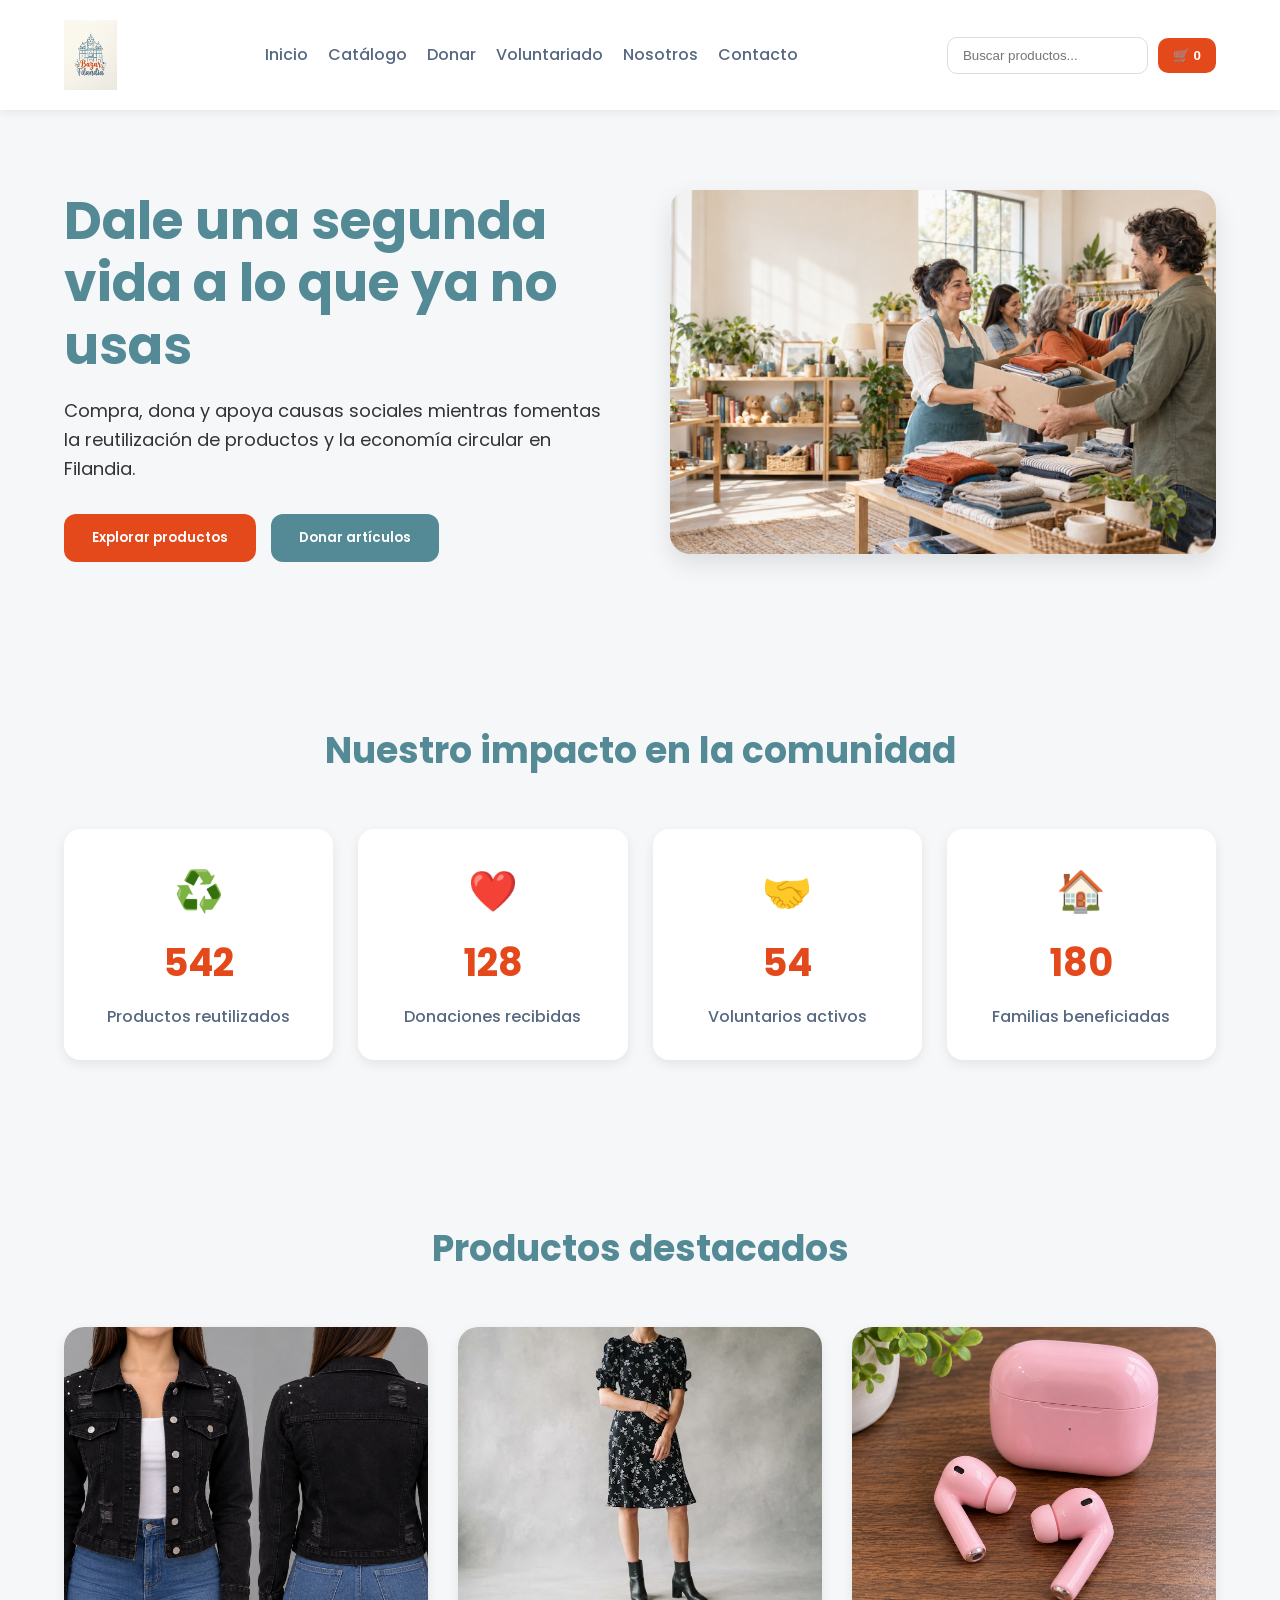
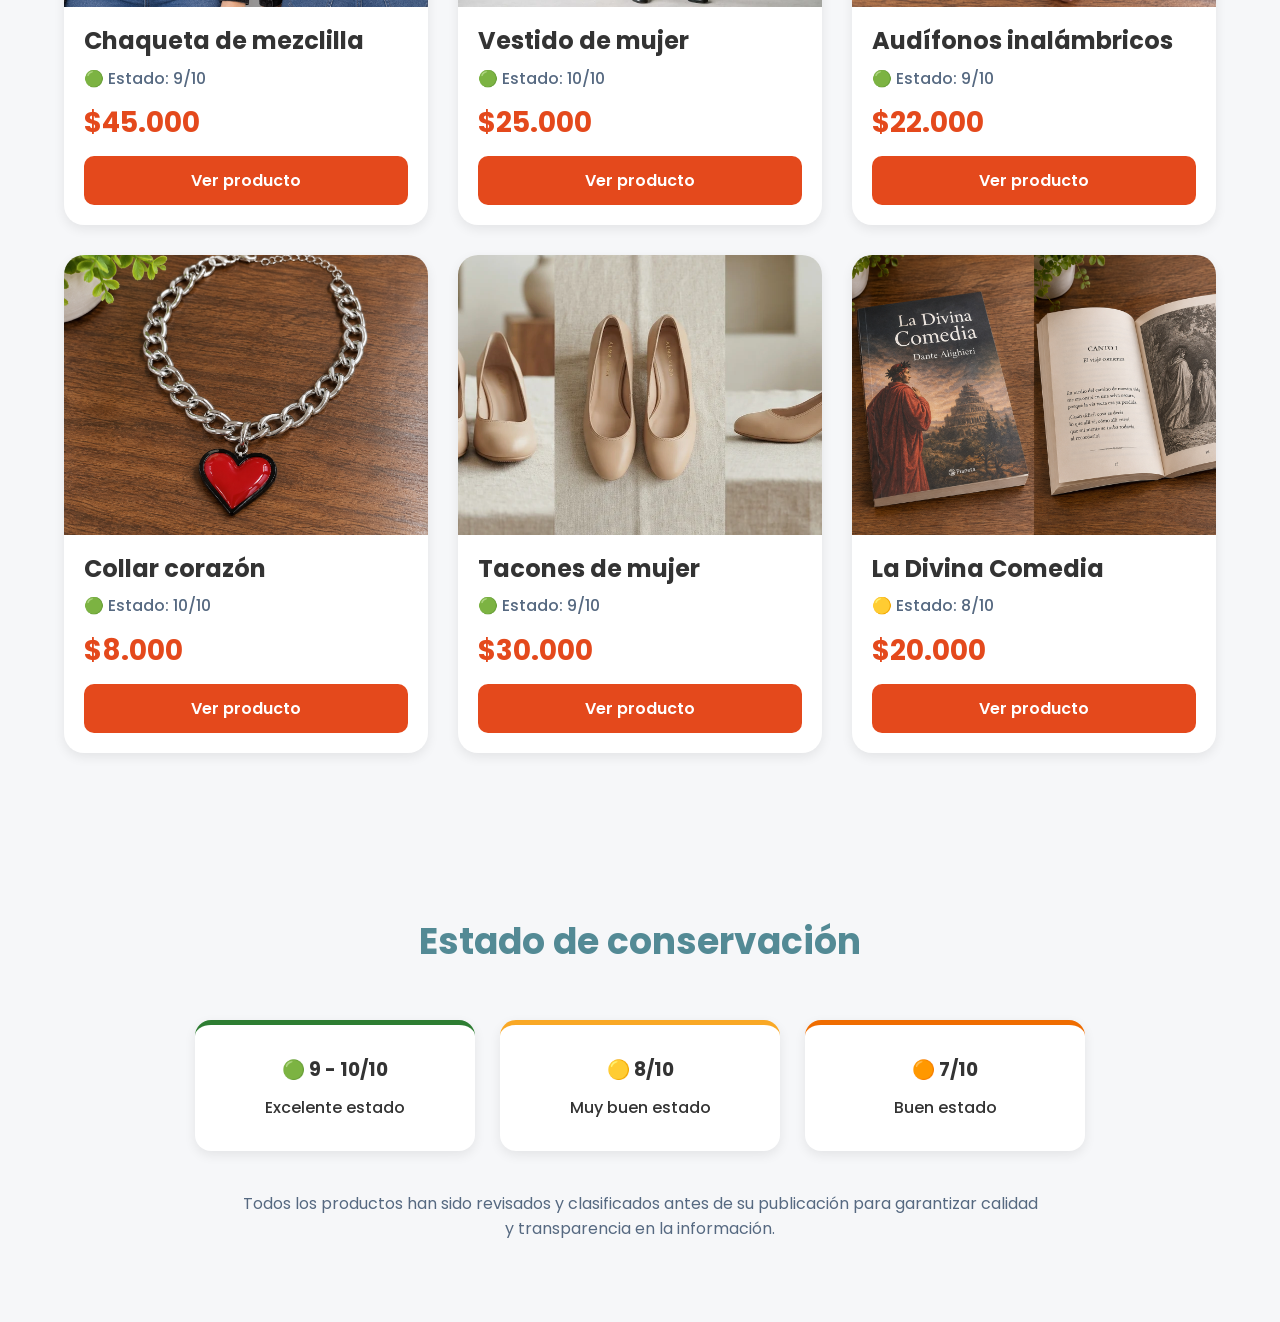
==== index.html @ a0941500 "Se agrega seccion estado de conservacion" ====
<!DOCTYPE html>
<html lang="es">

<head>
    <meta charset="UTF-8">
    <meta name="viewport" content="width=device-width, initial-scale=1.0">
    <title>Bazar Filandia</title>

    <link rel="stylesheet" href="css/styles.css">

    <link rel="preconnect" href="https://fonts.googleapis.com">
    <link rel="preconnect" href="https://fonts.gstatic.com" crossorigin>

    <link href="https://fonts.googleapis.com/css2?family=Poppins:wght@300;400;500;600;700&display=swap" rel="stylesheet">
</head>

<body>

    <header>

        <div class="container navbar">

           <div class="logo">
                <img src="img/logo/logo-transparente.png" alt="Bazar Filandia">
            </div>

            <nav>
                <ul>
                    <li><a href="#">Inicio</a></li>
                    <li><a href="#">Catálogo</a></li>
                    <li><a href="#">Donar</a></li>
                    <li><a href="#">Voluntariado</a></li>
                    <li><a href="#">Nosotros</a></li>
                    <li><a href="#">Contacto</a></li>
                </ul>
            </nav>

            <div class="actions">
                <input type="text" placeholder="Buscar productos...">
                <button class="cart-btn">🛒 0</button>
            </div>

        </div>

    </header>

    <section class="hero">

    <div class="container hero-content">

        <div class="hero-text">

            <h1>Dale una segunda vida a lo que ya no usas</h1>

            <p>
                Compra, dona y apoya causas sociales mientras fomentas
                la reutilización de productos y la economía circular en Filandia.
            </p>

            <div class="hero-buttons">

                <button class="btn-primary">
                    Explorar productos
                </button>

                <button class="btn-secondary">
                    Donar artículos
                </button>

            </div>

        </div>

        <div class="hero-image">

           <img src="img/hero.png"
                alt="Hero principal">

        </div>

    </div>

</section>

</section>

<section class="impact">

    <div class="container">

        <h2>Nuestro impacto en la comunidad</h2>

        <div class="impact-grid">

            <div class="impact-card">
                <span>♻️</span>
                <h3>542</h3>
                <p>Productos reutilizados</p>
            </div>

            <div class="impact-card">
                <span>❤️</span>
                <h3>128</h3>
                <p>Donaciones recibidas</p>
            </div>

            <div class="impact-card">
                <span>🤝</span>
                <h3>54</h3>
                <p>Voluntarios activos</p>
            </div>

            <div class="impact-card">
                <span>🏠</span>
                <h3>180</h3>
                <p>Familias beneficiadas</p>
            </div>

        </div>

    </div>

</section>

<section class="featured-products">

    <div class="container">

        <h2>Productos destacados</h2>

        <div class="products-grid">

            <div class="product-card">
                <img src="img/productos/chaqueta-negra-mujer.png" alt="Chaqueta de mezclilla">
                <h3>Chaqueta de mezclilla</h3>
                <p class="status">🟢 Estado: 9/10</p>
                <p class="price">$45.000</p>
                <button>Ver producto</button>
            </div>

            <div class="product-card">
                <img src="img/productos/vestido.webp" alt="Vestido de mujer">
                <h3>Vestido de mujer</h3>
                <p class="status">🟢 Estado: 10/10</p>
                <p class="price">$25.000</p>
                <button>Ver producto</button>
            </div>

            <div class="product-card">
                <img src="img/productos/audifonos-inalambricos.png" alt="Audífonos inalámbricos">
                <h3>Audífonos inalámbricos</h3>
                <p class="status">🟢 Estado: 9/10</p>
                <p class="price">$22.000</p>
                <button>Ver producto</button>
            </div>

            <div class="product-card">
                <img src="img/productos/accesorio.png" alt="Collar corazón">
                <h3>Collar corazón</h3>
                <p class="status">🟢 Estado: 10/10</p>
                <p class="price">$8.000</p>
                <button>Ver producto</button>
            </div>

            <div class="product-card">
                <img src="img/productos/zapatos-mujer.webp" alt="Tacones de mujer">
                <h3>Tacones de mujer</h3>
                <p class="status">🟢 Estado: 9/10</p>
                <p class="price">$30.000</p>
                <button>Ver producto</button>
            </div>

            <div class="product-card">
                <img src="img/productos/libro.png" alt="La Divina Comedia">
                <h3>La Divina Comedia</h3>
                <p class="status">🟡 Estado: 8/10</p>
                <p class="price">$20.000</p>
                <button>Ver producto</button>
            </div>

        </div>

    </div>

</section>  

<section class="condition-guide">

    <div class="container">

        <h2>Estado de conservación</h2>

        <div class="condition-cards">

            <div class="condition-card green">
                <h3>🟢 9 - 10/10</h3>
                <p>Excelente estado</p>
            </div>

            <div class="condition-card yellow">
                <h3>🟡 8/10</h3>
                <p>Muy buen estado</p>
            </div>

            <div class="condition-card orange">
                <h3>🟠 7/10</h3>
                <p>Buen estado</p>
            </div>

        </div>

        <p class="condition-note">
            Todos los productos han sido revisados y clasificados antes de su publicación para garantizar calidad y transparencia en la información.
        </p>

    </div>

</section>

</body>


</body>

</html>
---- css/styles.css ----
/* RESET */

*{
    margin: 0;
    padding: 0;
    box-sizing: border-box;
}

/* VARIABLES */

:root{
    --primary: #538A95;
    --accent: #E4491C;
    --secondary: #566981;
    --background: #F6F7F9;
    --white: #FFFFFF;
    --dark: #333333;
}

/* ESTILOS GENERALES */

body{
    font-family: 'Poppins', sans-serif;
    background-color: var(--background);
    color: var(--dark);
    line-height: 1.6;
}

/* CONTENEDOR GENERAL */

.container{
    width: 90%;
    max-width: 1200px;
    margin: 0 auto;
}

/* HEADER */

header{
    background: var(--white);
    box-shadow: 0 2px 10px rgba(0,0,0,0.08);
    position: sticky;
    top: 0;
    z-index: 1000;
}

.navbar{
    display: flex;
    justify-content: space-between;
    align-items: center;
    padding: 20px 0;
}

.logo img{
    height: 70px;
    width: auto;
    display: block;
}

nav ul{
    display: flex;
    list-style: none;
    gap: 20px;
}

nav a{
    text-decoration: none;
    color: var(--secondary);
    font-weight: 500;
    transition: 0.3s;
}

nav a:hover{
    color: var(--accent);
}

.actions{
    display: flex;
    align-items: center;
    gap: 10px;
}

.actions input{
    padding: 10px 15px;
    border: 1px solid #ddd;
    border-radius: 10px;
    outline: none;
}

.cart-btn{
    background: var(--accent);
    color: white;
    border: none;
    padding: 10px 15px;
    border-radius: 10px;
    cursor: pointer;
    font-weight: 600;
    transition: 0.3s;
}

.cart-btn:hover{
    opacity: 0.9;
}

/* HERO */

.hero{
    padding: 80px 0;
}

.hero-content{
    display: flex;
    align-items: center;
    justify-content: space-between;
    gap: 60px;
}

.hero-text{
    flex: 1;
}

.hero-text h1{
    font-size: 52px;
    color: var(--primary);
    margin-bottom: 20px;
    line-height: 1.2;
}

.hero-text p{
    font-size: 18px;
    margin-bottom: 30px;
    max-width: 550px;
}

.hero-buttons{
    display: flex;
    gap: 15px;
}

.btn-primary{
    background: var(--accent);
    color: white;
    border: none;
    padding: 14px 28px;
    border-radius: 12px;
    font-family: inherit;
    font-weight: 600;
    cursor: pointer;
    transition: 0.3s;
}

.btn-primary:hover{
    transform: translateY(-2px);
}

.btn-secondary{
    background: var(--primary);
    color: white;
    border: none;
    padding: 14px 28px;
    border-radius: 12px;
    font-family: inherit;
    font-weight: 600;
    cursor: pointer;
    transition: 0.3s;
}

.btn-secondary:hover{
    transform: translateY(-2px);
}

.hero-image{
    flex: 1;
}

.hero-image img{
    width: 100%;
    border-radius: 20px;
    box-shadow: 0 10px 25px rgba(0,0,0,.10);
}

/* IMPACTO */

.impact{
    padding: 80px 0;
}

.impact h2{
    text-align: center;
    margin-bottom: 50px;
    color: var(--primary);
    font-size: 36px;
}

.impact-grid{
    display: grid;
    grid-template-columns: repeat(4, 1fr);
    gap: 25px;
}

.impact-card{
    background: var(--white);
    padding: 30px;
    border-radius: 16px;
    text-align: center;
    box-shadow: 0 4px 12px rgba(0,0,0,.08);
    transition: .3s;
}

.impact-card:hover{
    transform: translateY(-5px);
}

.impact-card span{
    font-size: 40px;
}

.impact-card h3{
    font-size: 38px;
    margin: 10px 0;
    color: var(--accent);
}

.impact-card p{
    color: var(--secondary);
    font-weight: 500;
}

/* PRODUCTOS DESTACADOS */

.featured-products{
    padding: 80px 0;
}

.featured-products h2{
    text-align: center;
    color: var(--primary);
    font-size: 36px;
    margin-bottom: 50px;
}

.products-grid{
    display: grid;
    grid-template-columns: repeat(3, 1fr);
    gap: 30px;
}

.product-card{
    background: var(--white);
    border-radius: 20px;
    overflow: hidden;
    box-shadow: 0 4px 12px rgba(0,0,0,.08);
    transition: all .3s ease;
}

.product-card:hover{
    transform: translateY(-5px);
}

.product-card img{
    width: 100%;
    height: 280px;
    object-fit: cover;
    display: block;
}

.product-card h3{
    padding: 15px 20px 5px;
    color: var(--dark);
    font-size: 24px;
}

.status{
    padding: 0 20px;
    color: var(--secondary);
    font-weight: 500;
}

.price{
    padding: 10px 20px;
    color: var(--accent);
    font-size: 28px;
    font-weight: 700;
}

.product-card button{
    width: calc(100% - 40px);
    margin: 0 20px 20px;
    padding: 12px;
    border: none;
    border-radius: 10px;
    background: var(--accent);
    color: white;
    font-family: inherit;
    font-size: 16px;
    font-weight: 600;
    cursor: pointer;
    transition: .3s;
}

.product-card button:hover{
    opacity: .9;
}

/* ESTADO DE CONSERVACIÓN */

.condition-guide{
    padding: 80px 0;
}

.condition-guide h2{
    text-align: center;
    color: var(--primary);
    font-size: 36px;
    margin-bottom: 50px;
}

.condition-cards{
    display: flex;
    justify-content: center;
    gap: 25px;
    flex-wrap: wrap;
}

.condition-card{
    background: white;
    padding: 30px;
    border-radius: 16px;
    width: 280px;
    text-align: center;
    box-shadow: 0 4px 12px rgba(0,0,0,.08);
}

.condition-card h3{
    margin-bottom: 10px;
}

.condition-card p{
    font-weight: 500;
}

.green{
    border-top: 5px solid #2E7D32;
}

.yellow{
    border-top: 5px solid #F9A825;
}

.orange{
    border-top: 5px solid #EF6C00;
}

.condition-note{
    max-width: 800px;
    margin: 40px auto 0;
    text-align: center;
    color: var(--secondary);
}
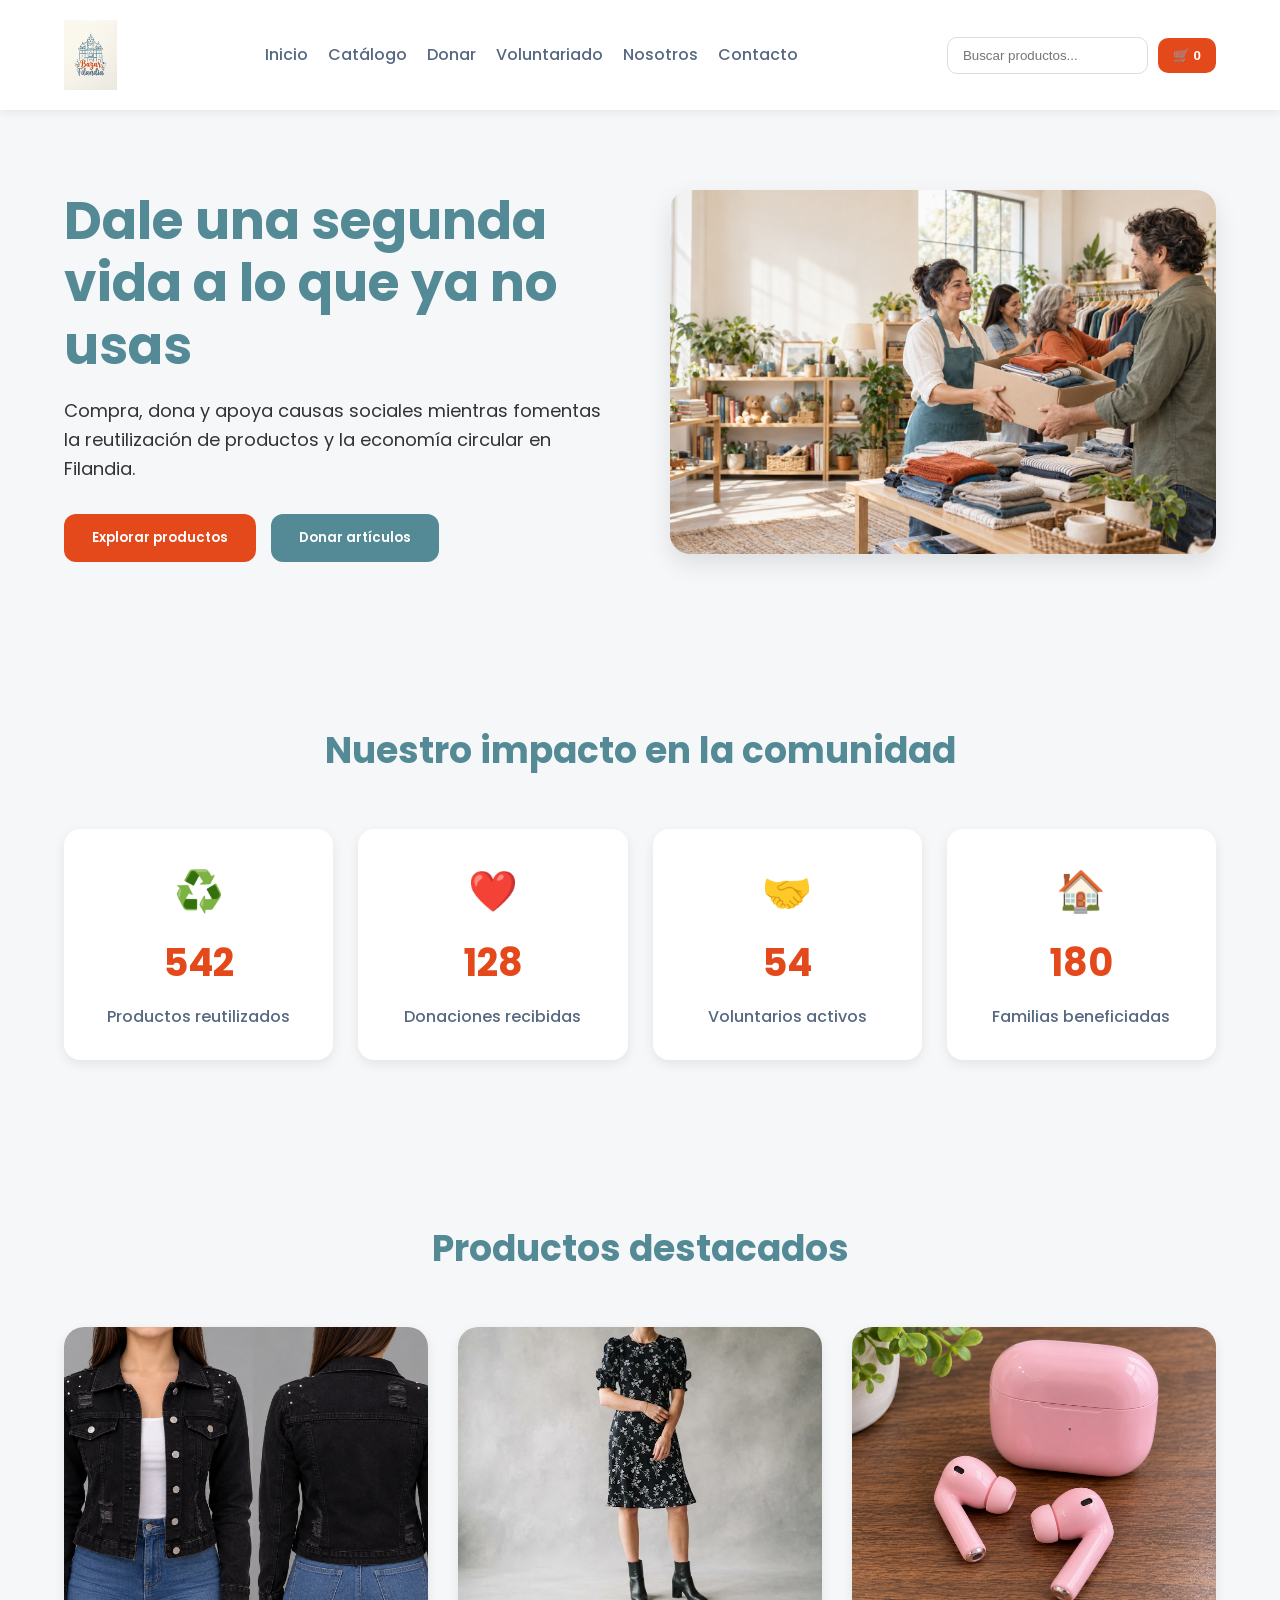
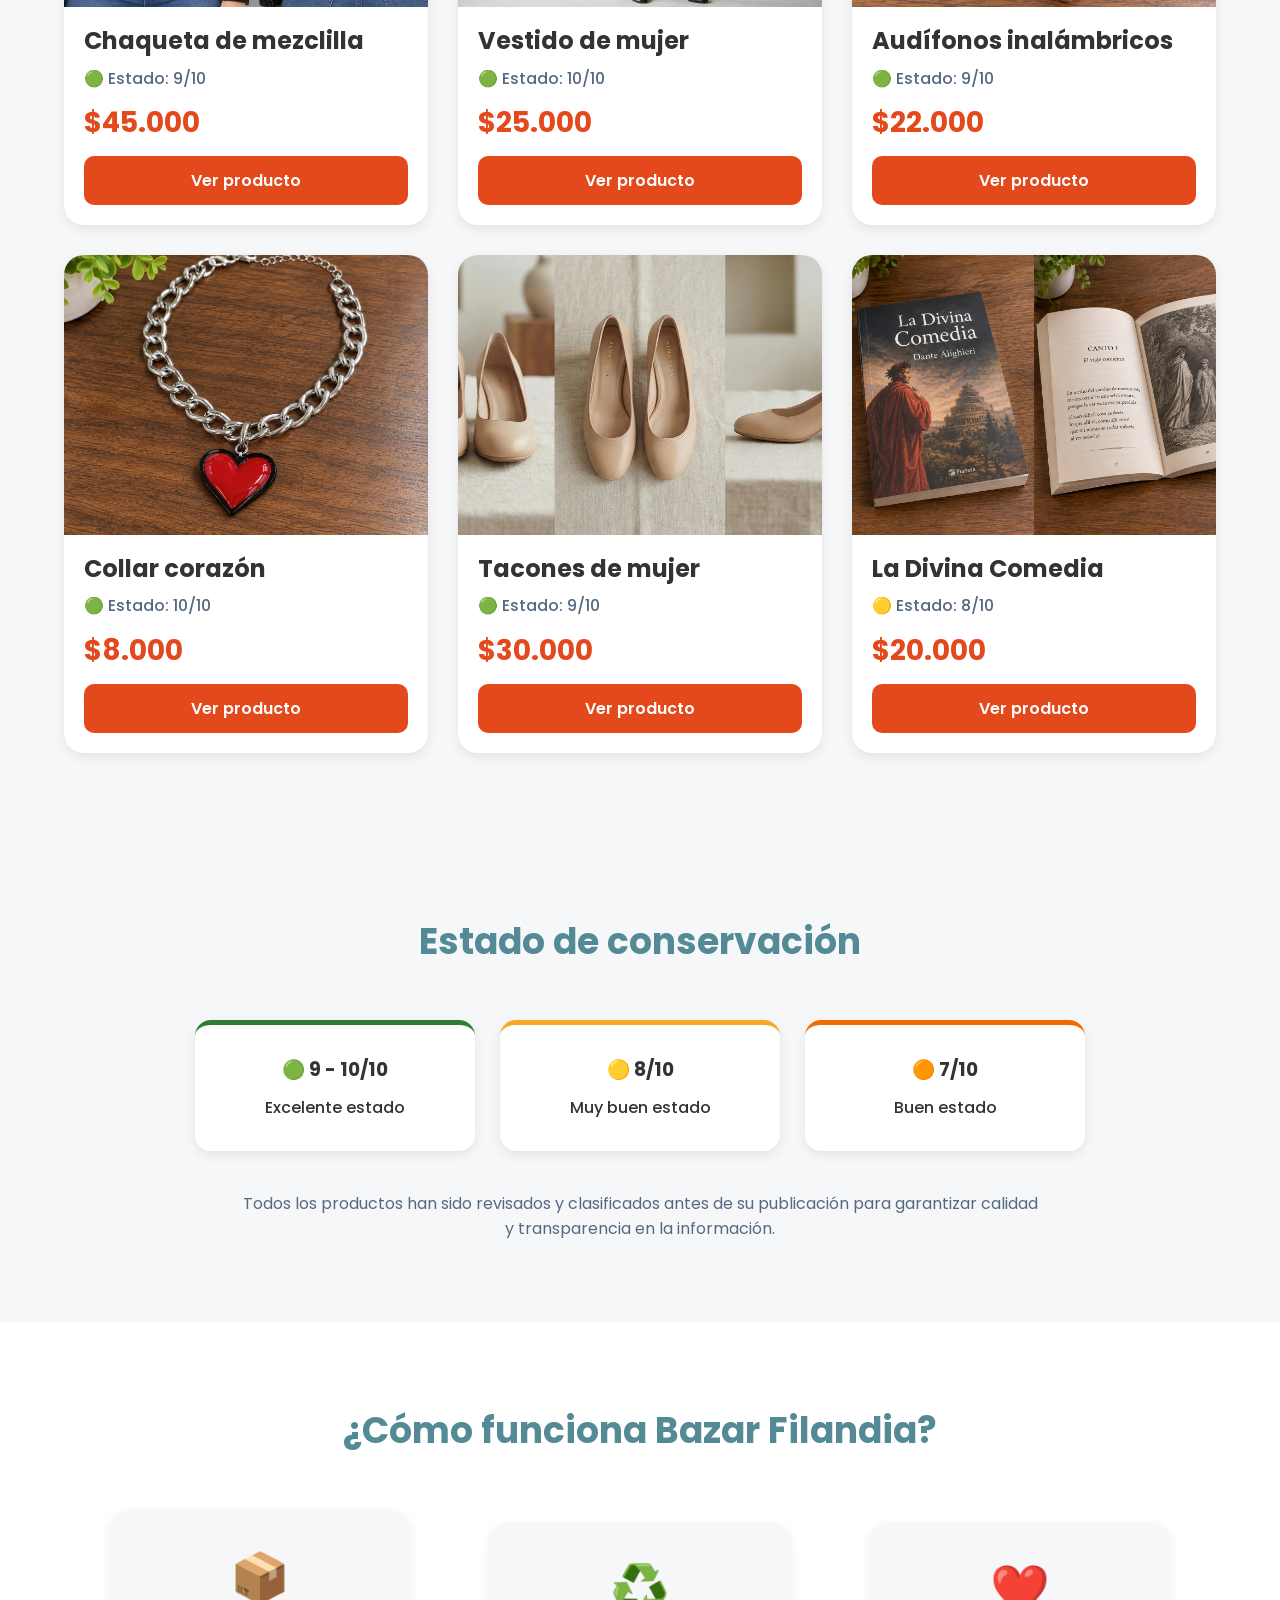
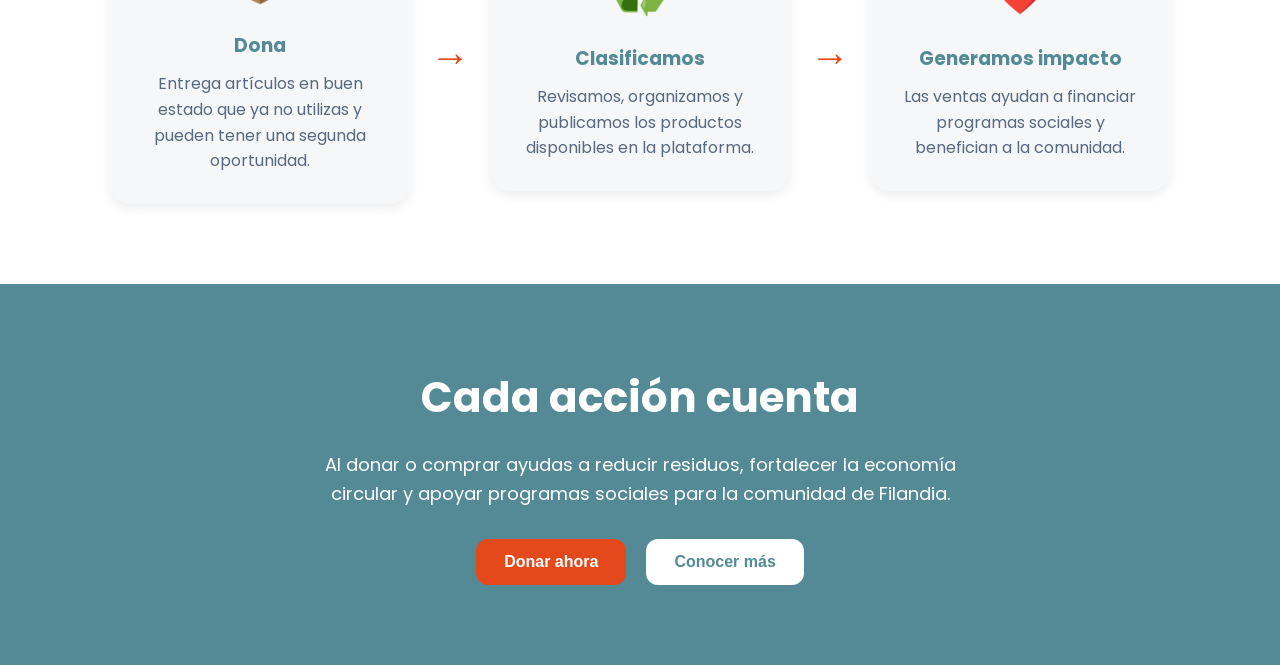
==== commit 5d9e72fc: "Se agrega flujo de funcionamiento y llamada a la accion" ====
--- a/index.html
+++ b/index.html
@@ -217,6 +217,76 @@
 
 </section>
 
+<section class="how-it-works">
+
+    <div class="container">
+
+        <h2>¿Cómo funciona Bazar Filandia?</h2>
+
+        <div class="steps">
+
+            <div class="step-card">
+                <div class="step-icon">📦</div>
+                <h3>Dona</h3>
+                <p>
+                    Entrega artículos en buen estado que ya no utilizas y pueden tener una segunda oportunidad.
+                </p>
+            </div>
+
+            <div class="step-arrow">→</div>
+
+            <div class="step-card">
+                <div class="step-icon">♻️</div>
+                <h3>Clasificamos</h3>
+                <p>
+                    Revisamos, organizamos y publicamos los productos disponibles en la plataforma.
+                </p>
+            </div>
+
+            <div class="step-arrow">→</div>
+
+            <div class="step-card">
+                <div class="step-icon">❤️</div>
+                <h3>Generamos impacto</h3>
+                <p>
+                    Las ventas ayudan a financiar programas sociales y benefician a la comunidad.
+                </p>
+            </div>
+
+        </div>
+
+    </div>
+
+</section>
+
+<section class="call-to-action">
+
+    <div class="container">
+
+        <h2>Cada acción cuenta</h2>
+
+        <p>
+            Al donar o comprar ayudas a reducir residuos,
+            fortalecer la economía circular y apoyar programas
+            sociales para la comunidad de Filandia.
+        </p>
+
+        <div class="cta-buttons">
+
+            <button class="btn-donate">
+                Donar ahora
+            </button>
+
+            <button class="btn-more">
+                Conocer más
+            </button>
+
+        </div>
+
+    </div>
+
+</section>
+
 </body>
 
 
--- a/css/styles.css
+++ b/css/styles.css
@@ -356,4 +356,109 @@
     margin: 40px auto 0;
     text-align: center;
     color: var(--secondary);
+}
+
+/* CÓMO FUNCIONA */
+
+.how-it-works{
+    padding: 80p* 0;
+    background: white;
+}
+
+/* CÓMO FUNCIONA */
+
+.how-it-works{
+    padding: 80px 0;
+    background: var(--white);
+}
+
+.how-it-works h2{
+    text-align: center;
+    color: var(--primary);
+    font-size: 36px;
+    margin-bottom: 50px;
+}
+
+.steps{
+    display: flex;
+    justify-content: center;
+    align-items: center;
+    gap: 20px;
+}
+
+.step-card{
+    background: var(--background);
+    border-radius: 20px;
+    padding: 30px;
+    text-align: center;
+    width: 300px;
+    box-shadow: 0 4px 12px rgba(0,0,0,.08);
+}
+
+.step-icon{
+    font-size: 48px;
+    margin-bottom: 15px;
+}
+
+.step-card h3{
+    color: var(--primary);
+    margin-bottom: 10px;
+}
+
+.step-card p{
+    color: var(--secondary);
+}
+
+.step-arrow{
+    font-size: 40px;
+    color: var(--accent);
+    font-weight: bold;
+}
+
+/* CADA ACCIÓN CUENTA */
+
+.call-to-action{
+    background: var(--primary);
+    padding: 80px 0;
+    text-align: center;
+    color: white;
+}
+
+.call-to-action h2{
+    font-size: 42px;
+    margin-bottom: 20px;
+}
+
+.call-to-action p{
+    max-width: 700px;
+    margin: 0 auto 30px;
+    font-size: 18px;
+}
+
+.cta-buttons{
+    display: flex;
+    justify-content: center;
+    gap: 20px;
+}
+
+.btn-donate{
+    background: var(--accent);
+    color: white;
+    border: none;
+    padding: 14px 28px;
+    border-radius: 12px;
+    cursor: pointer;
+    font-size: 16px;
+    font-weight: 600;
+}
+
+.btn-more{
+    background: white;
+    color: var(--primary);
+    border: none;
+    padding: 14px 28px;
+    border-radius: 12px;
+    cursor: pointer;
+    font-size: 16px;
+    font-weight: 600;
 }
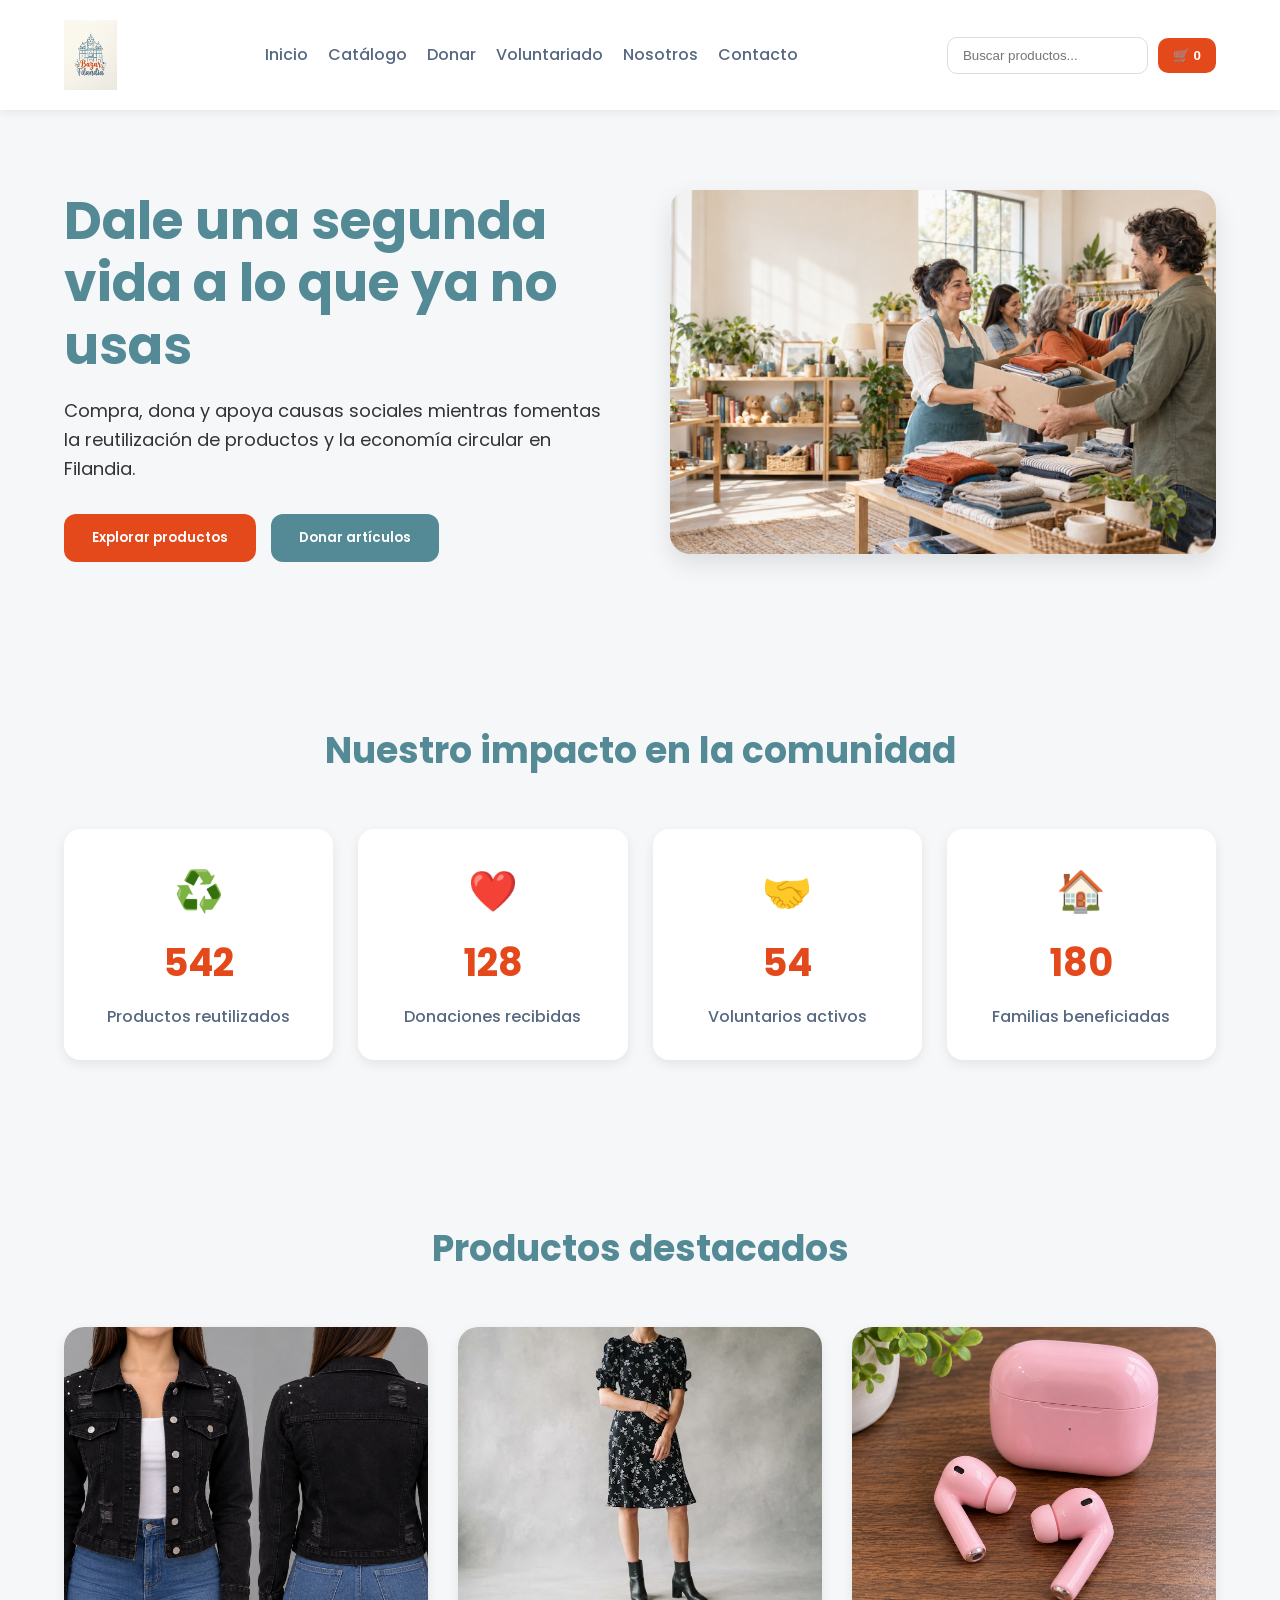
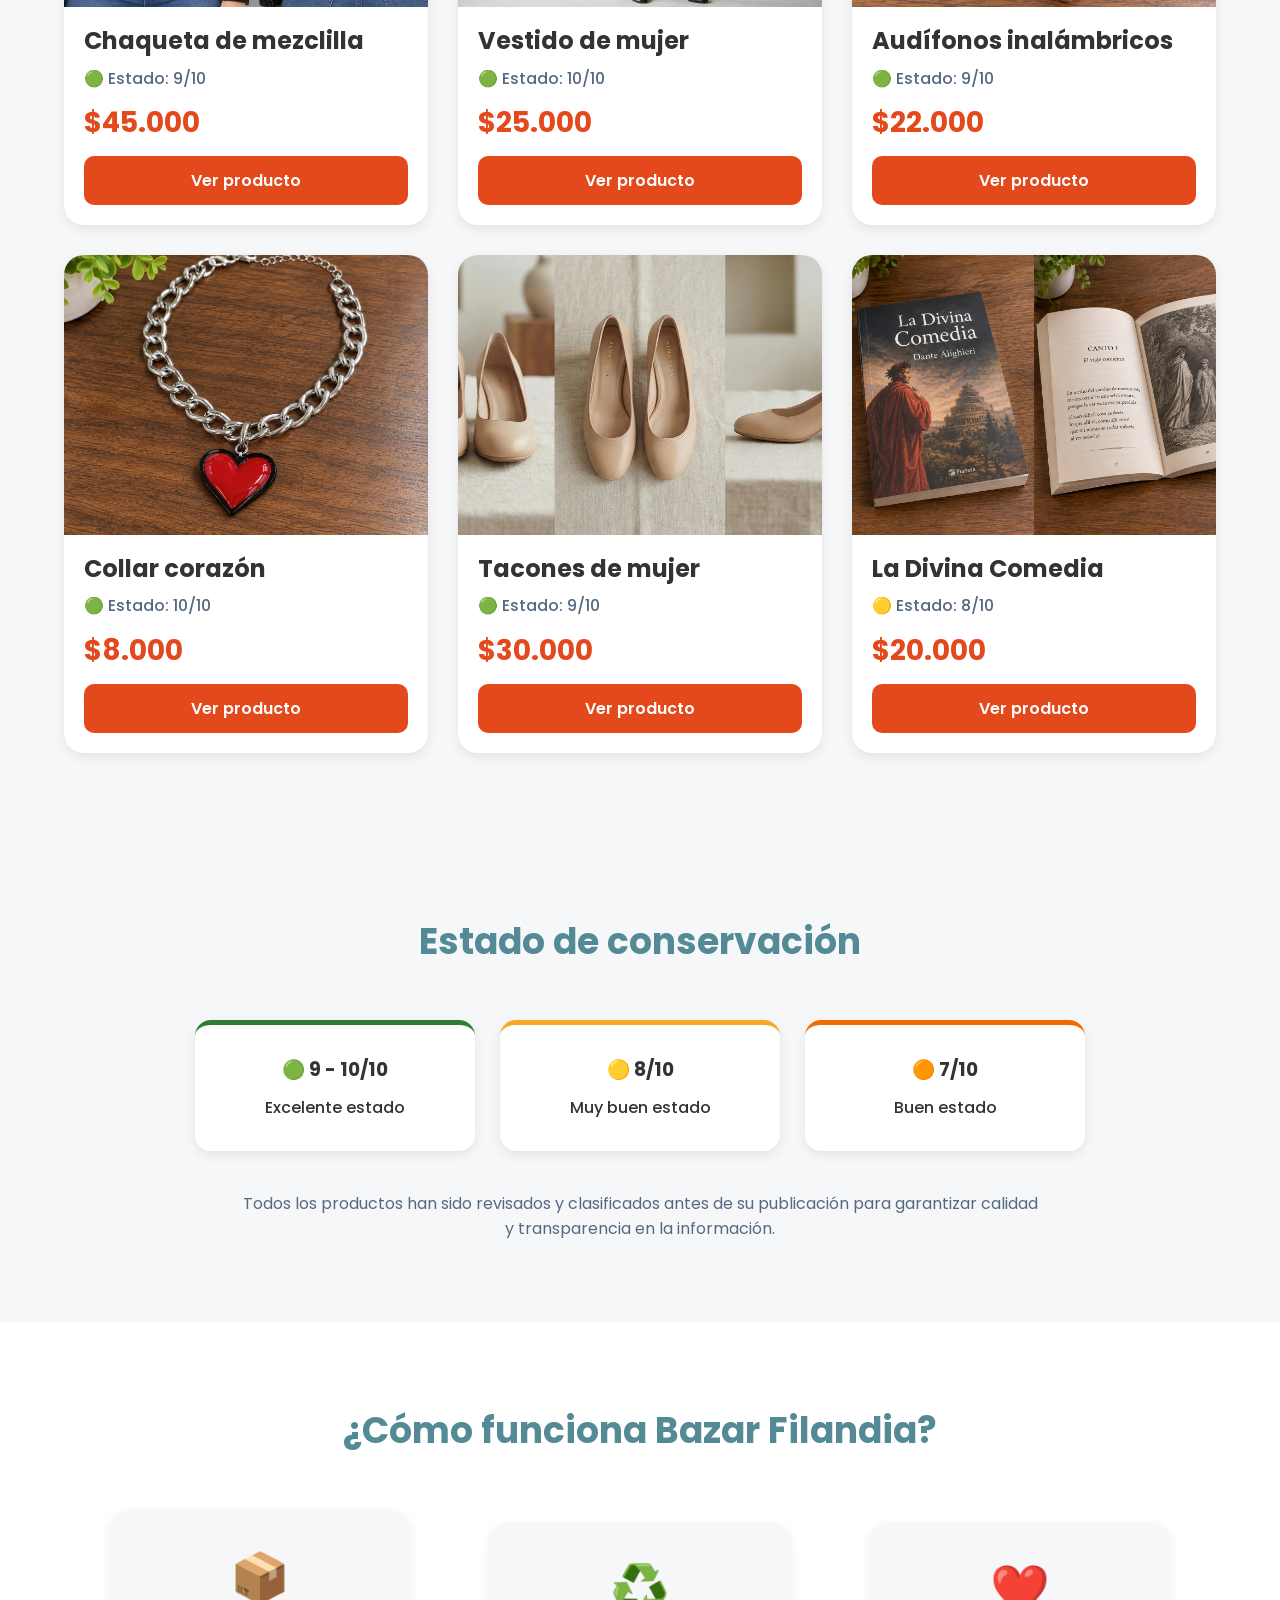
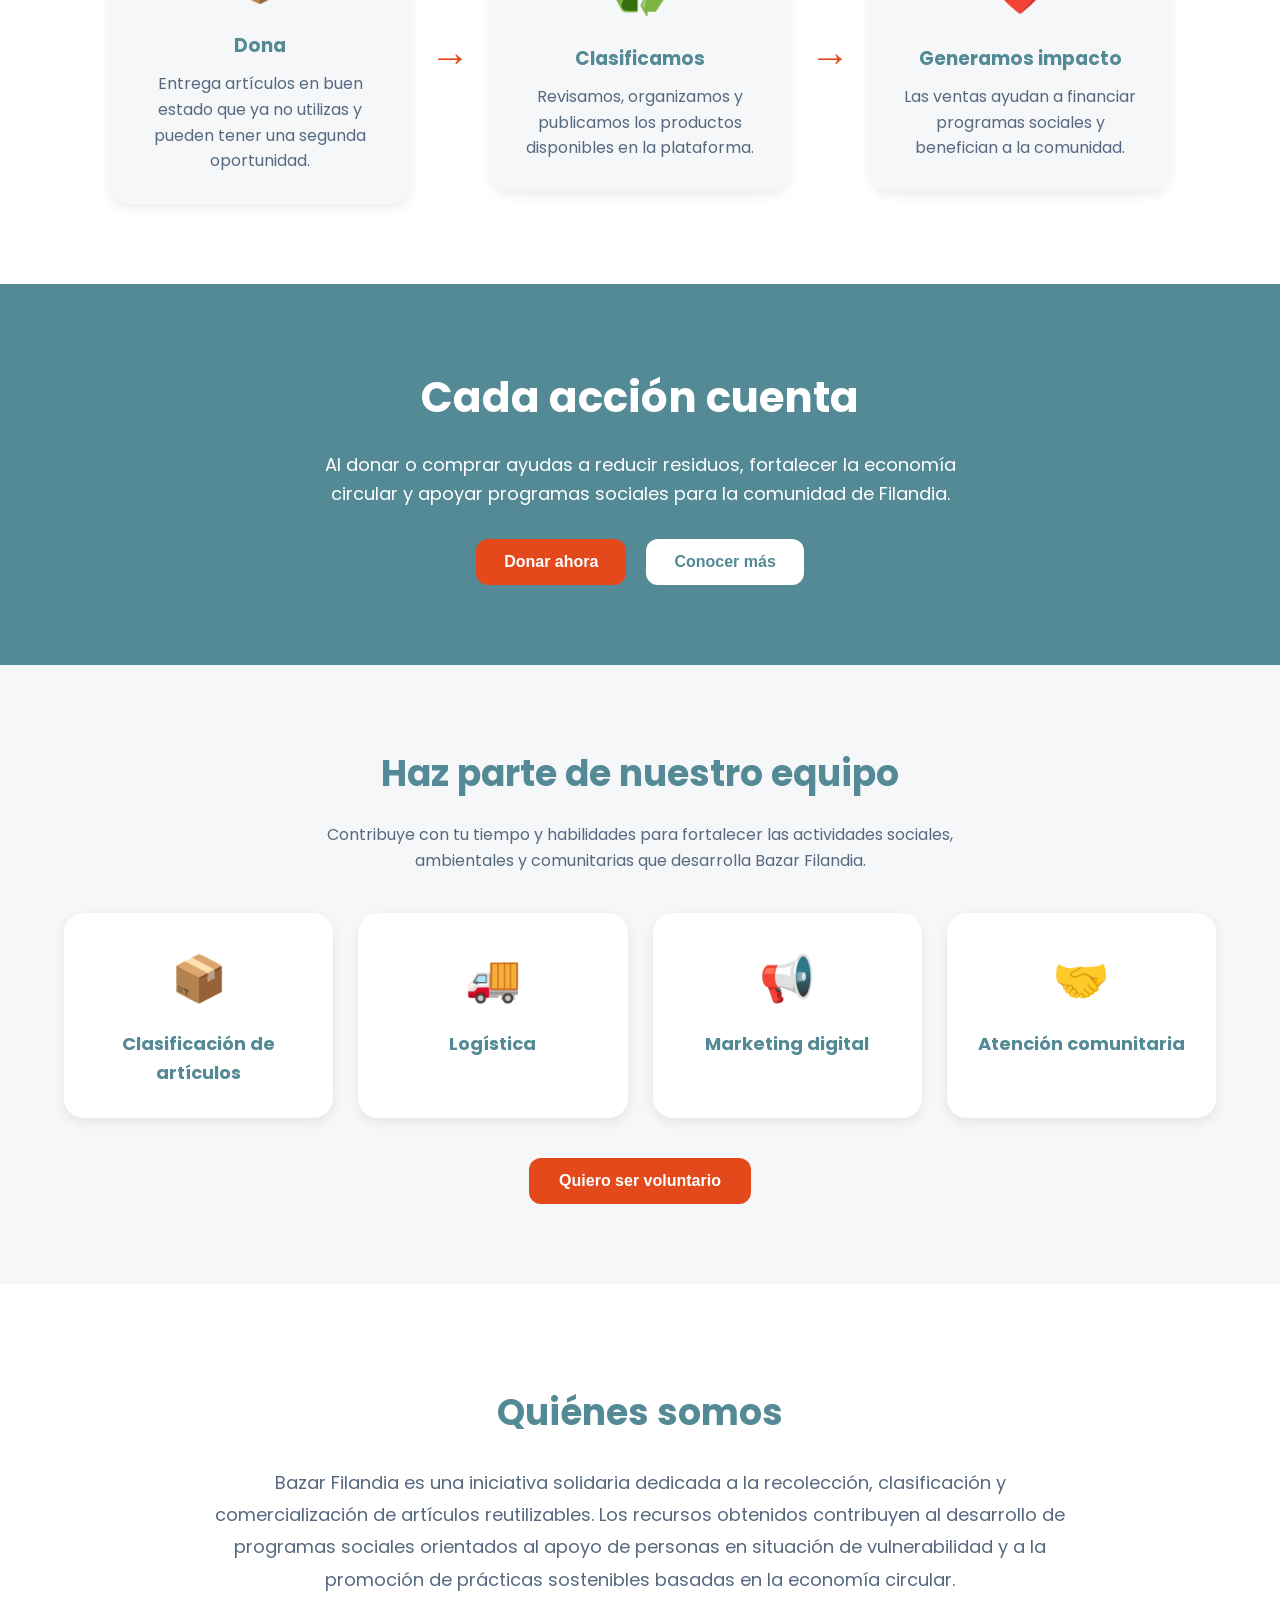
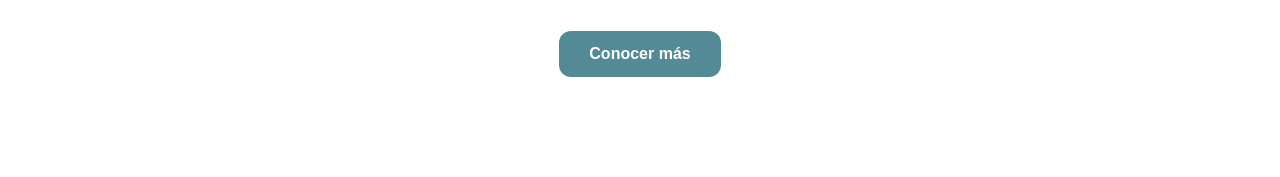
==== commit a5931934: "Se agrega seccion quienes somos" ====
--- a/index.html
+++ b/index.html
@@ -287,6 +287,71 @@
 
 </section>
 
+<section class="volunteer-section">
+
+    <div class="container">
+
+        <h2>Haz parte de nuestro equipo</h2>
+
+        <p class="volunteer-text">
+            Contribuye con tu tiempo y habilidades para fortalecer las actividades sociales,
+            ambientales y comunitarias que desarrolla Bazar Filandia.
+        </p>
+
+        <div class="volunteer-grid">
+
+            <div class="volunteer-card">
+                <div class="volunteer-icon">📦</div>
+                <h3>Clasificación de artículos</h3>
+            </div>
+
+            <div class="volunteer-card">
+                <div class="volunteer-icon">🚚</div>
+                <h3>Logística</h3>
+            </div>
+
+            <div class="volunteer-card">
+                <div class="volunteer-icon">📢</div>
+                <h3>Marketing digital</h3>
+            </div>
+
+            <div class="volunteer-card">
+                <div class="volunteer-icon">🤝</div>
+                <h3>Atención comunitaria</h3>
+            </div>
+
+        </div>
+
+        <button class="volunteer-btn">
+            Quiero ser voluntario
+        </button>
+
+    </div>
+
+</section>
+
+<section class="about-home">
+
+    <div class="container">
+
+        <h2>Quiénes somos</h2>
+
+        <p>
+            Bazar Filandia es una iniciativa solidaria dedicada a la recolección,
+            clasificación y comercialización de artículos reutilizables. Los recursos
+            obtenidos contribuyen al desarrollo de programas sociales orientados
+            al apoyo de personas en situación de vulnerabilidad y a la promoción
+            de prácticas sostenibles basadas en la economía circular.
+        </p>
+
+        <button class="about-btn">
+            Conocer más
+        </button>
+
+    </div>
+
+</section>
+
 </body>
 
 
--- a/css/styles.css
+++ b/css/styles.css
@@ -461,4 +461,96 @@
     cursor: pointer;
     font-size: 16px;
     font-weight: 600;
+}
+
+/* VOLUNTARIADO */
+
+.volunteer-section{
+    padding: 80px 0;
+    text-align: center;
+}
+
+.volunteer-section h2{
+    color: var(--primary);
+    font-size: 36px;
+    margin-bottom: 20px;
+}
+
+.volunteer-text{
+    max-width: 700px;
+    margin: 0 auto 40px;
+    color: var(--secondary);
+}
+
+.volunteer-grid{
+    display: grid;
+    grid-template-columns: repeat(4, 1fr);
+    gap: 25px;
+    margin-bottom: 40px;
+}
+
+.volunteer-card{
+    background: white;
+    padding: 30px 20px;
+    border-radius: 20px;
+    box-shadow: 0 4px 12px rgba(0,0,0,.08);
+    transition: .3s;
+}
+
+.volunteer-card:hover{
+    transform: translateY(-5px);
+}
+
+.volunteer-icon{
+    font-size: 45px;
+    margin-bottom: 15px;
+}
+
+.volunteer-card h3{
+    color: var(--primary);
+    font-size: 18px;
+}
+
+.volunteer-btn{
+    background: var(--accent);
+    color: white;
+    border: none;
+    padding: 14px 30px;
+    border-radius: 12px;
+    font-size: 16px;
+    font-weight: 600;
+    cursor: pointer;
+}
+
+/* QUIÉNES SOMOS */
+
+.about-home{
+    padding: 100px 0;
+    text-align: center;
+    background: var(--white);
+}
+
+.about-home h2{
+    color: var(--primary);
+    font-size: 36px;
+    margin-bottom: 25px;
+}
+
+.about-home p{
+    max-width: 850px;
+    margin: 0 auto 35px;
+    color: var(--secondary);
+    font-size: 18px;
+    line-height: 1.8;
+}
+
+.about-btn{
+    background: var(--primary);
+    color: white;
+    border: none;
+    padding: 14px 30px;
+    border-radius: 12px;
+    cursor: pointer;
+    font-size: 16px;
+    font-weight: 600;
 }
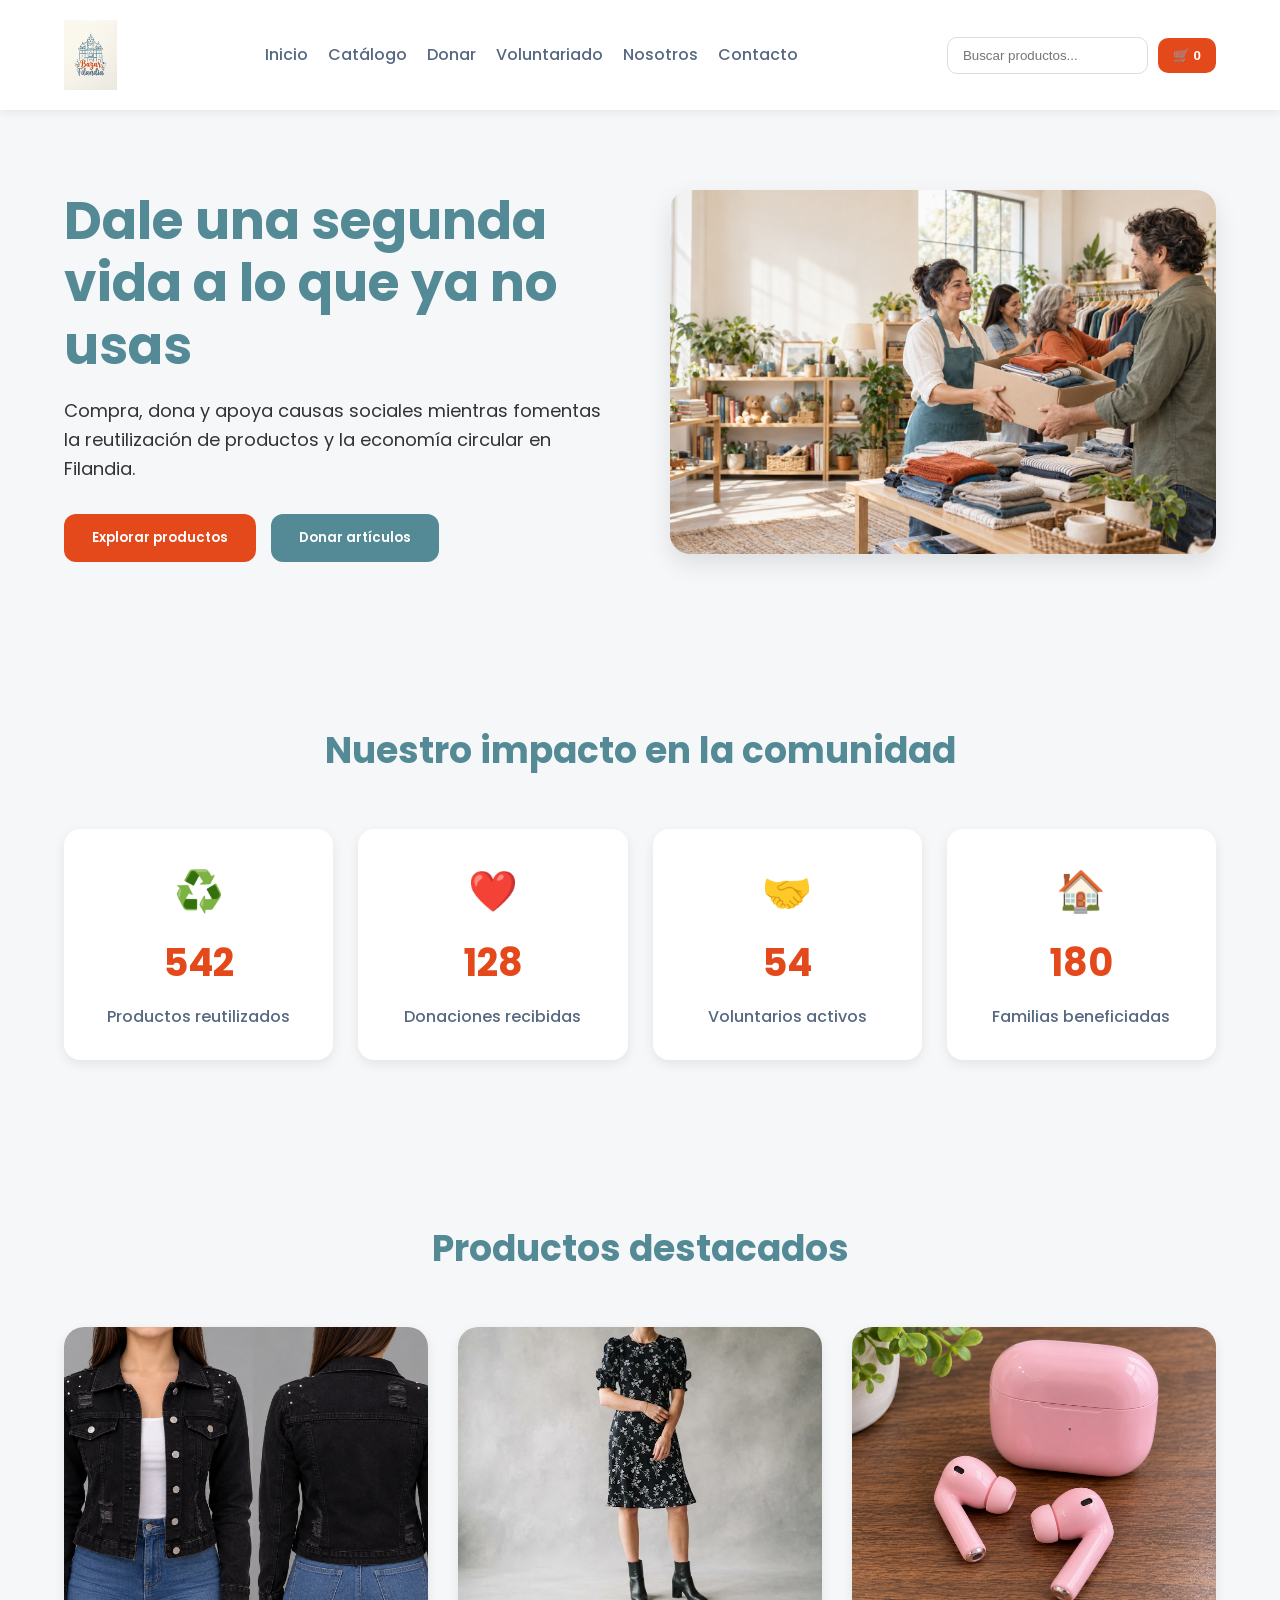
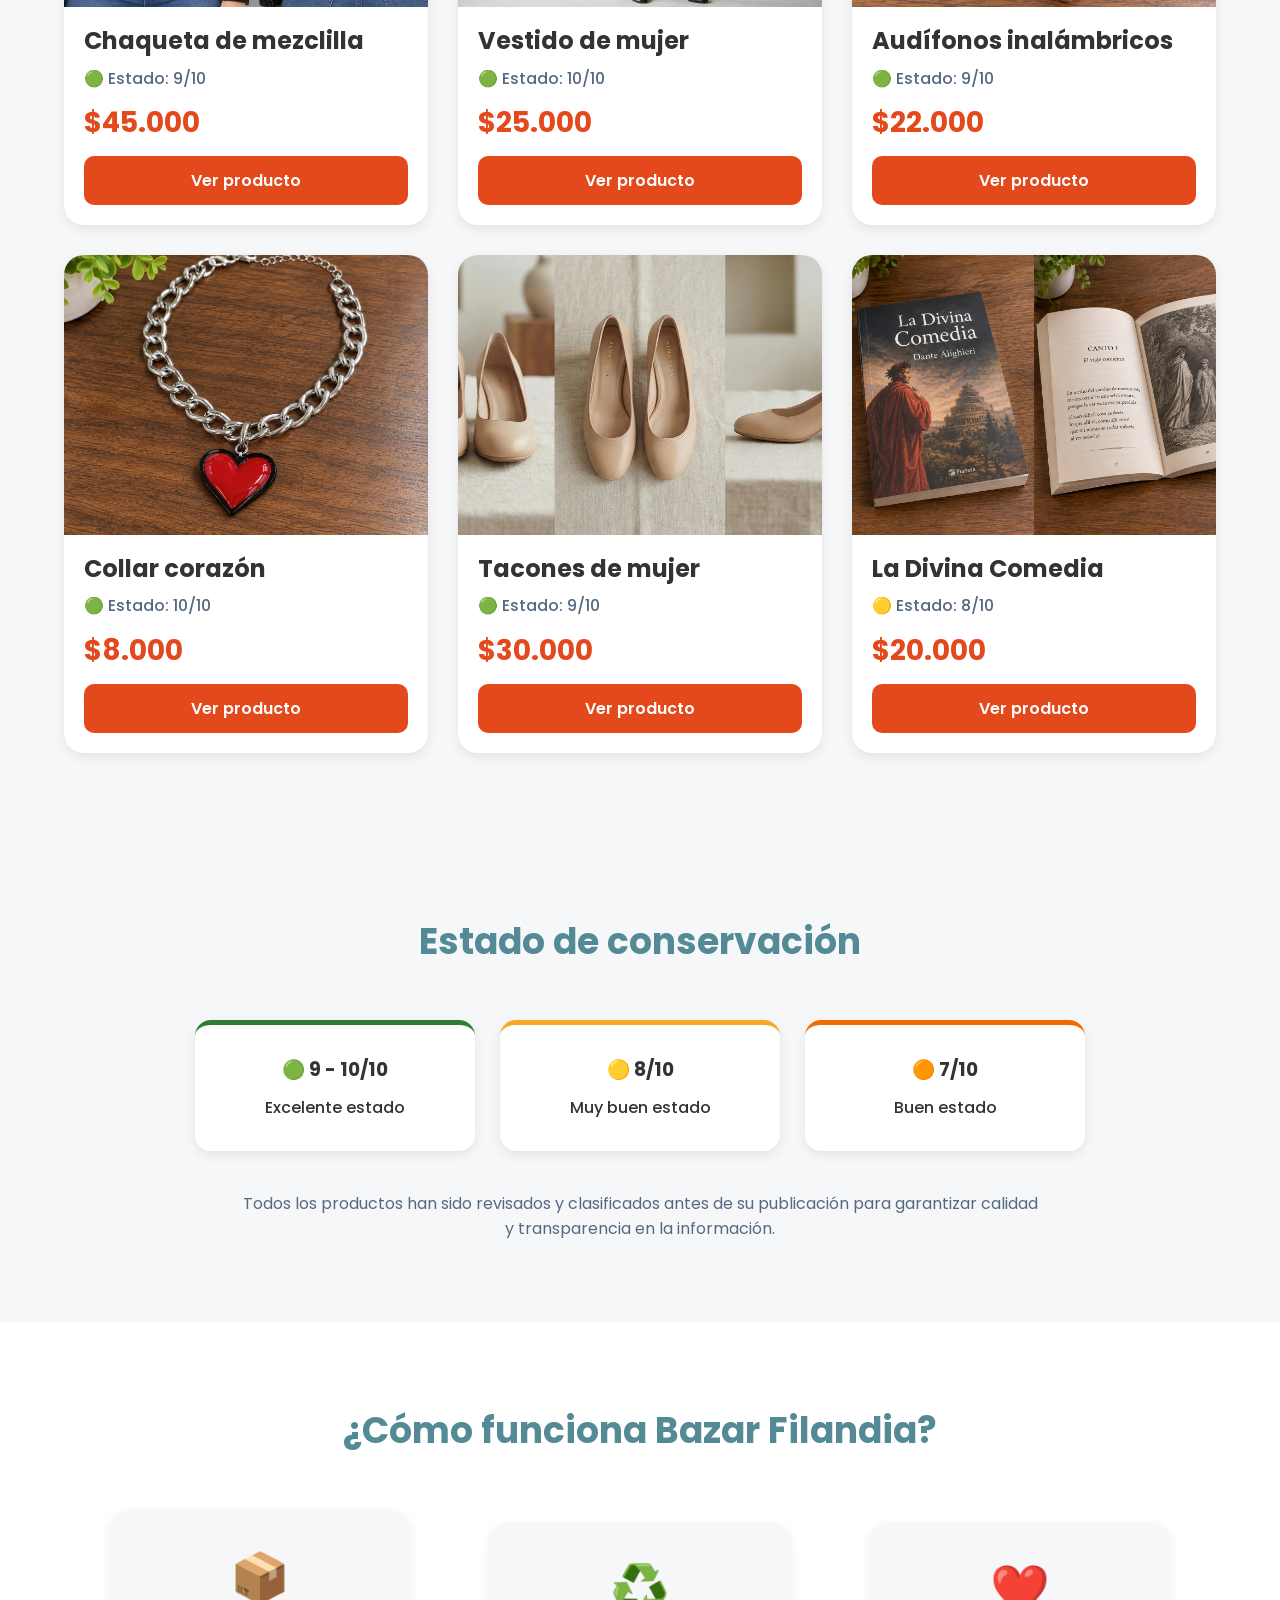
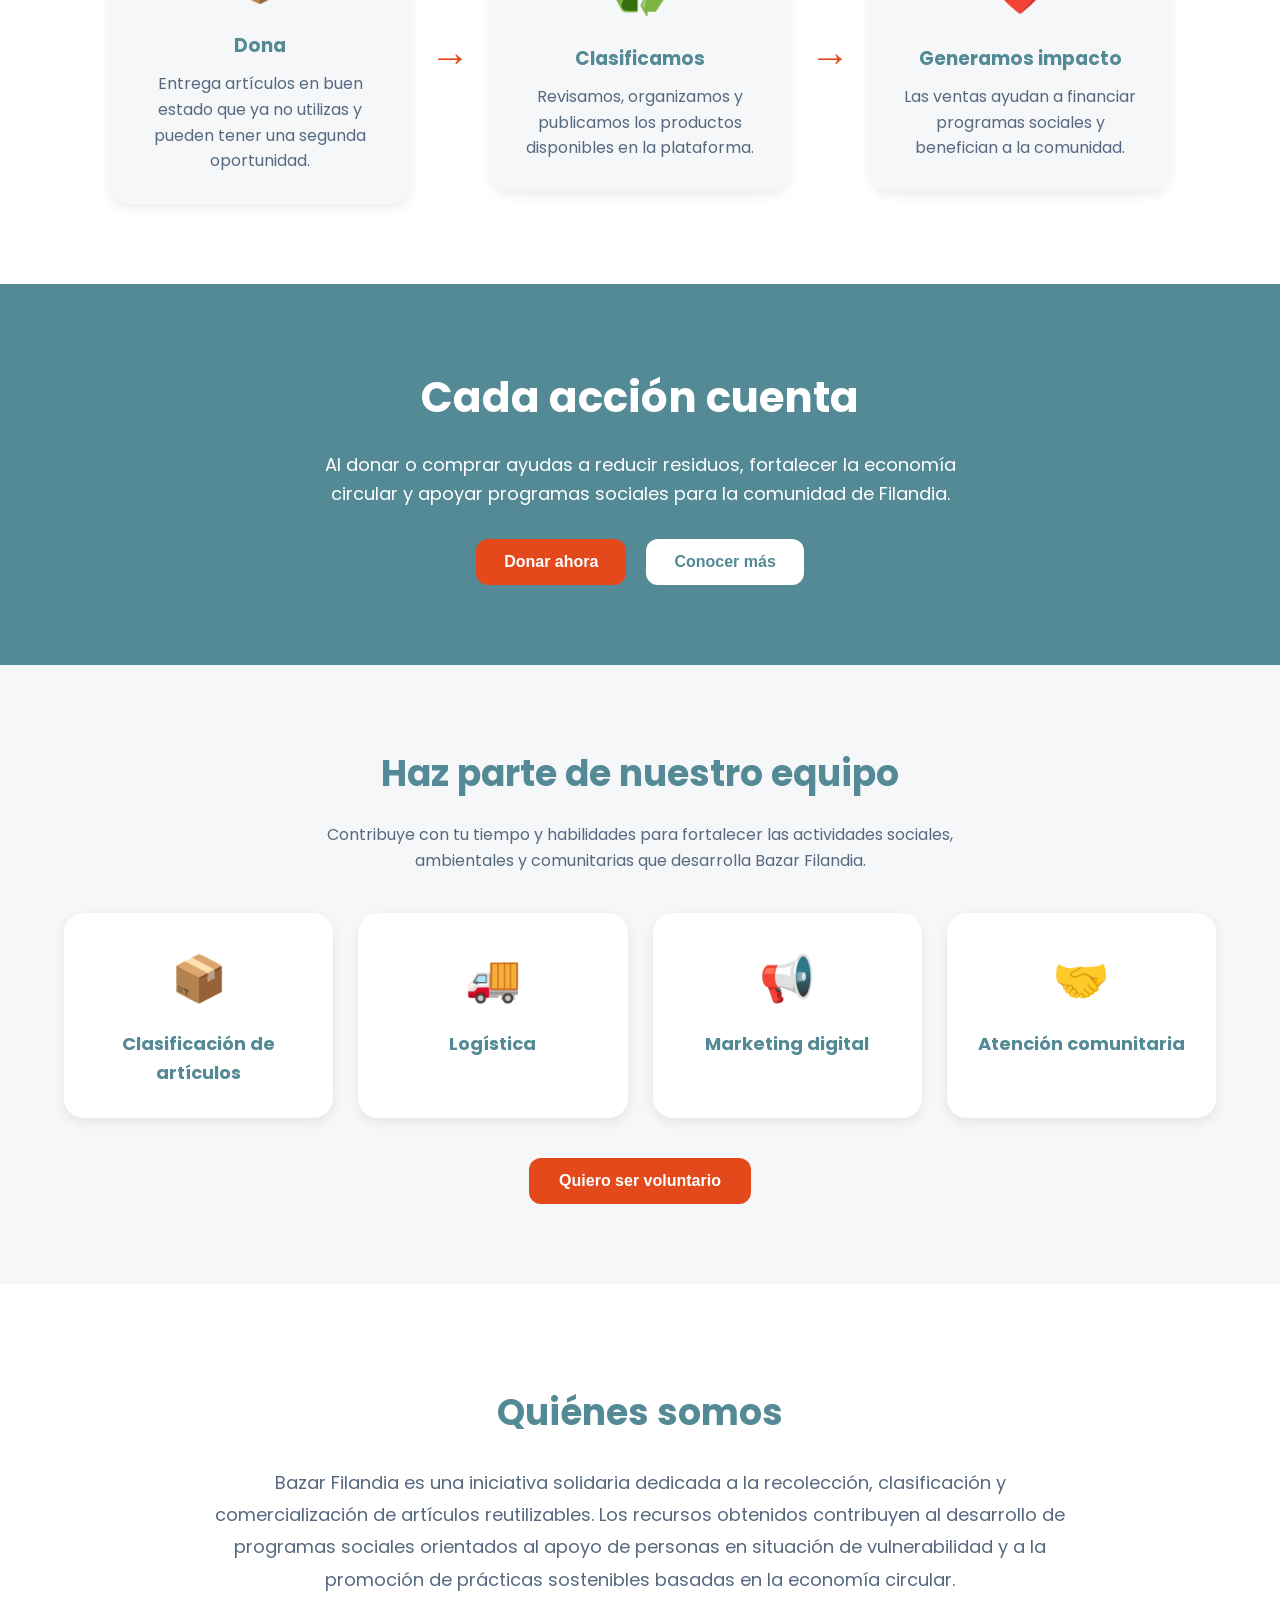
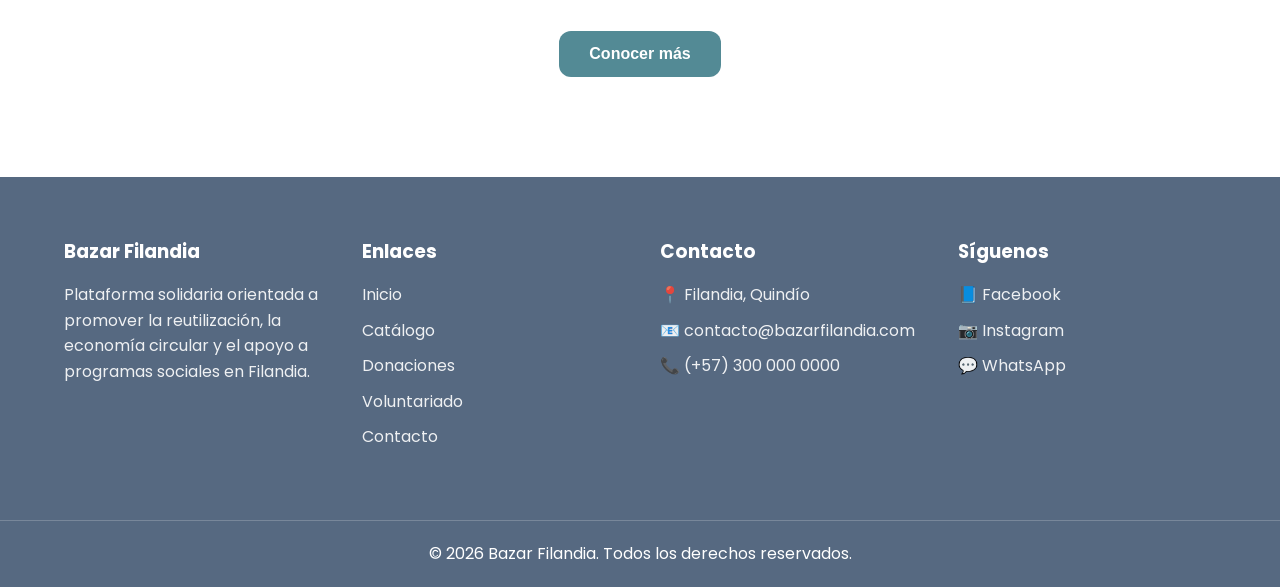
==== commit cb3667f5: "Se completa pagina de inicio" ====
--- a/index.html
+++ b/index.html
@@ -352,6 +352,67 @@
 
 </section>
 
+<footer>
+
+    <div class="container footer-content">
+
+        <div class="footer-column">
+
+            <h3>Bazar Filandia</h3>
+
+            <p>
+                Plataforma solidaria orientada a promover la reutilización,
+                la economía circular y el apoyo a programas sociales en Filandia.
+            </p>
+
+        </div>
+
+        <div class="footer-column">
+
+            <h3>Enlaces</h3>
+
+            <ul>
+                <li>Inicio</li>
+                <li>Catálogo</li>
+                <li>Donaciones</li>
+                <li>Voluntariado</li>
+                <li>Contacto</li>
+            </ul>
+
+        </div>
+
+        <div class="footer-column">
+
+            <h3>Contacto</h3>
+
+            <p>📍 Filandia, Quindío</p>
+            <p>📧 contacto@bazarfilandia.com</p>
+            <p>📞 (+57) 300 000 0000</p>
+
+        </div>
+
+        <div class="footer-column">
+
+            <h3>Síguenos</h3>
+
+            <p>📘 Facebook</p>
+            <p>📷 Instagram</p>
+            <p>💬 WhatsApp</p>
+
+        </div>
+
+    </div>
+
+    <div class="footer-bottom">
+
+        <p>
+            © 2026 Bazar Filandia. Todos los derechos reservados.
+        </p>
+
+    </div>
+
+</footer>
+
 </body>
 
 
--- a/css/styles.css
+++ b/css/styles.css
@@ -553,4 +553,39 @@
     cursor: pointer;
     font-size: 16px;
     font-weight: 600;
+}
+
+/* FOOTER */
+
+footer{
+    background: var(--secondary);
+    color: white;
+    margin-top: 0;
+}
+
+.footer-content{
+    display: grid;
+    grid-template-columns: repeat(4, 1fr);
+    gap: 40px;
+    padding: 60px 0;
+}
+
+.footer-column h3{
+    margin-bottom: 15px;
+}
+
+.footer-column p,
+.footer-column li{
+    margin-bottom: 10px;
+    opacity: 0.9;
+}
+
+.footer-column ul{
+    list-style: none;
+}
+
+.footer-bottom{
+    text-align: center;
+    padding: 20px;
+    border-top: 1px solid rgba(255,255,255,.2);
 }
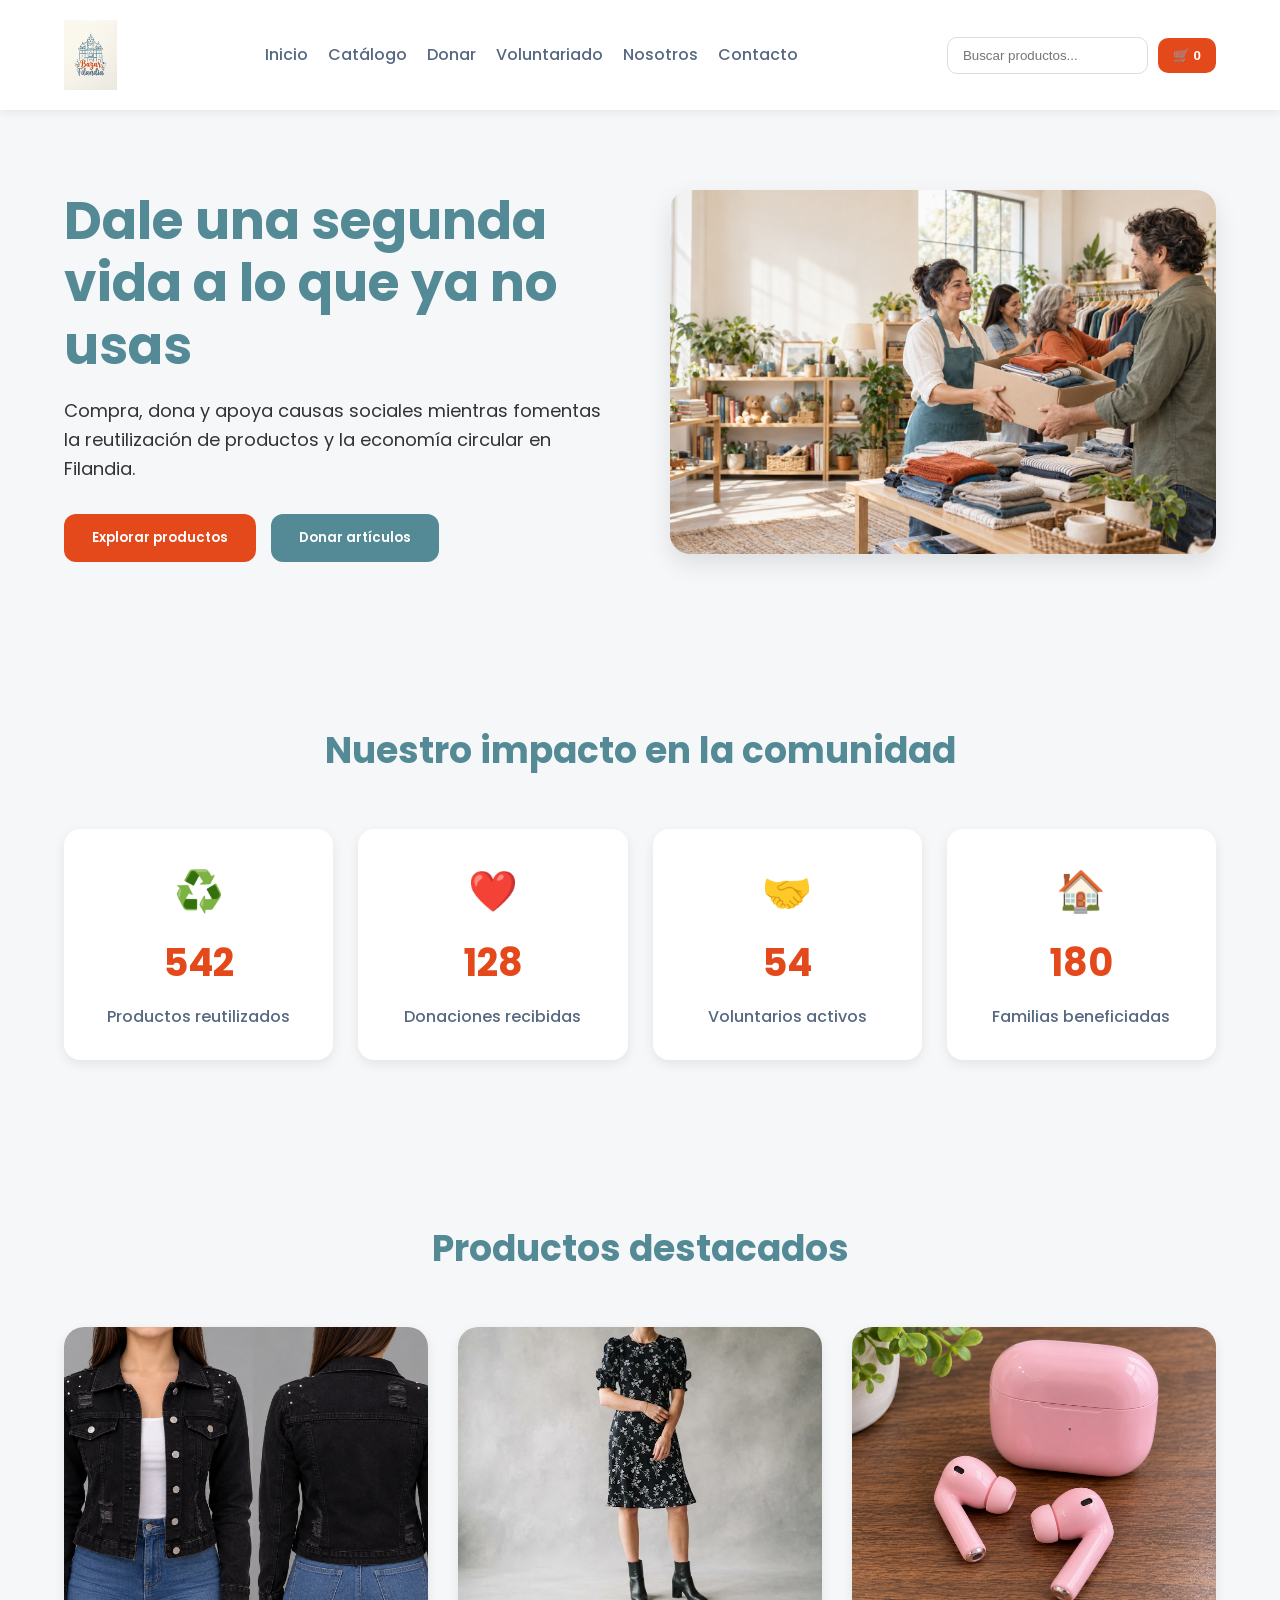
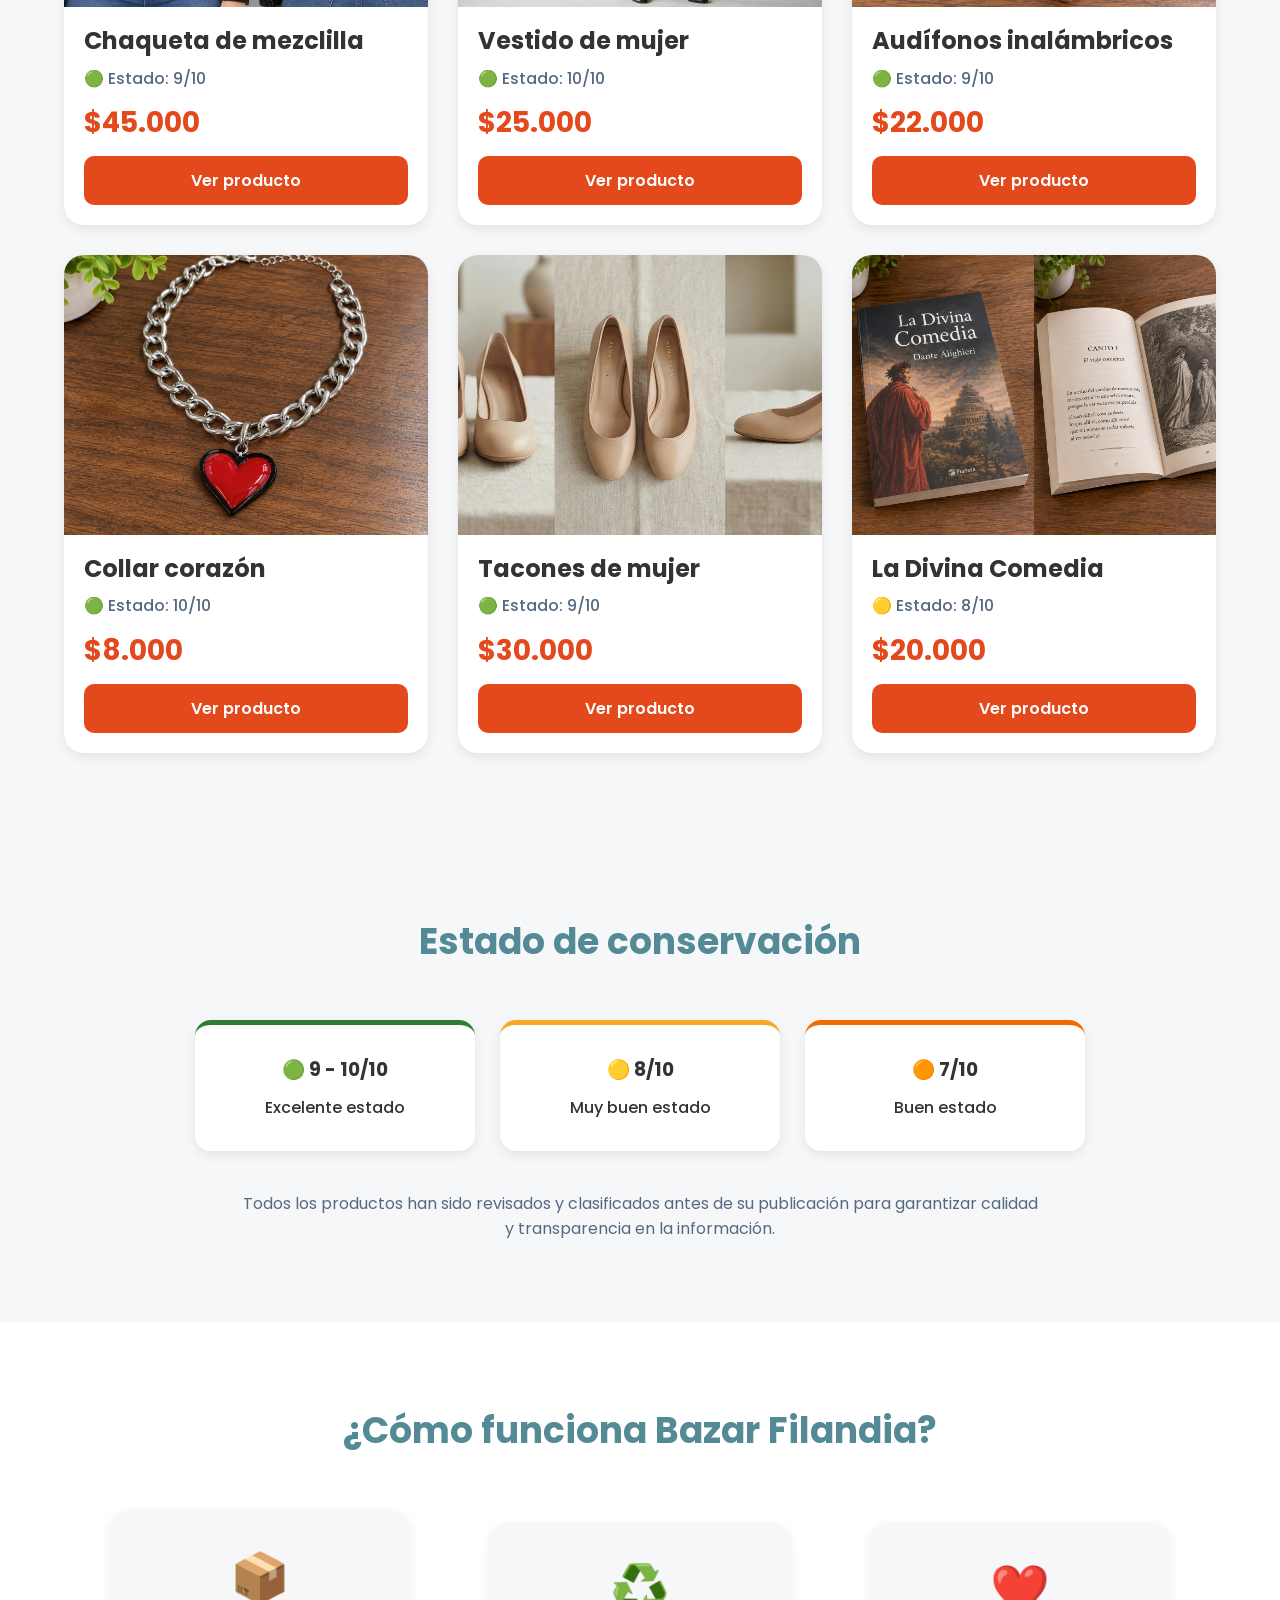
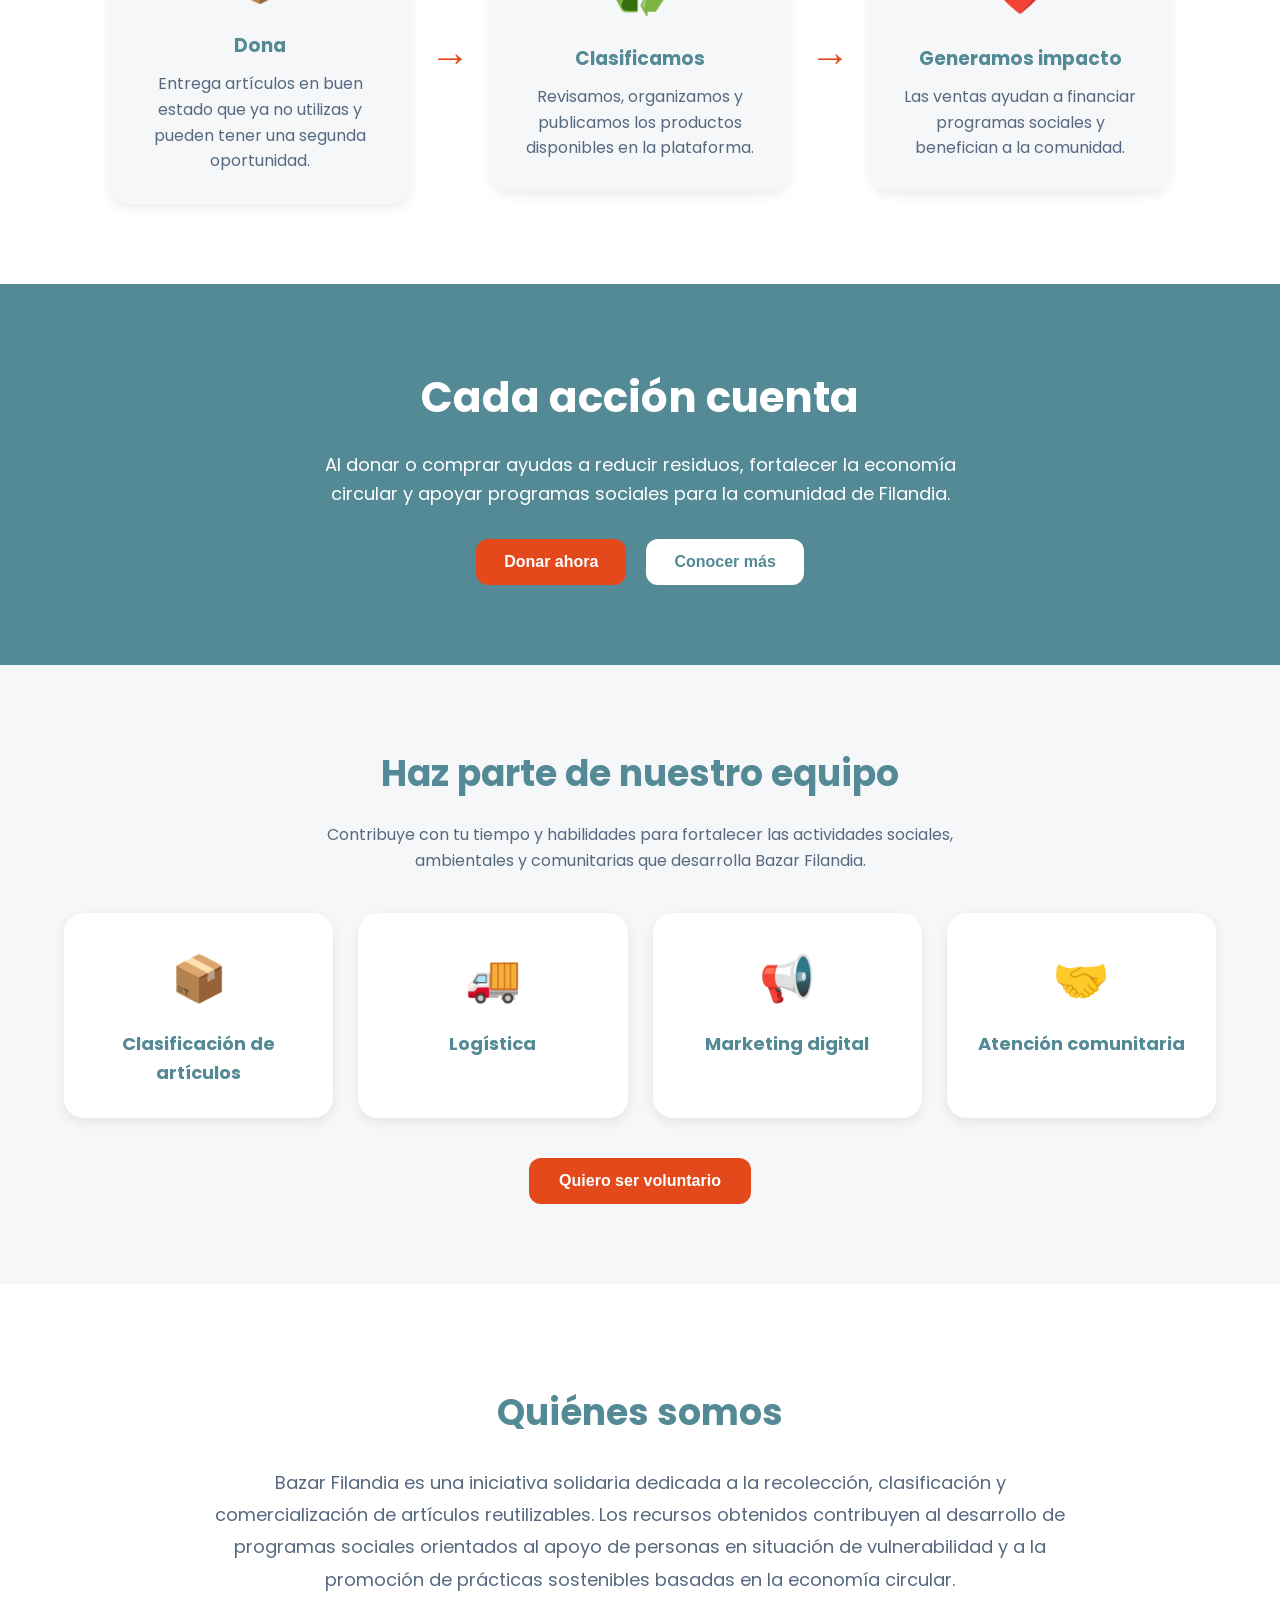
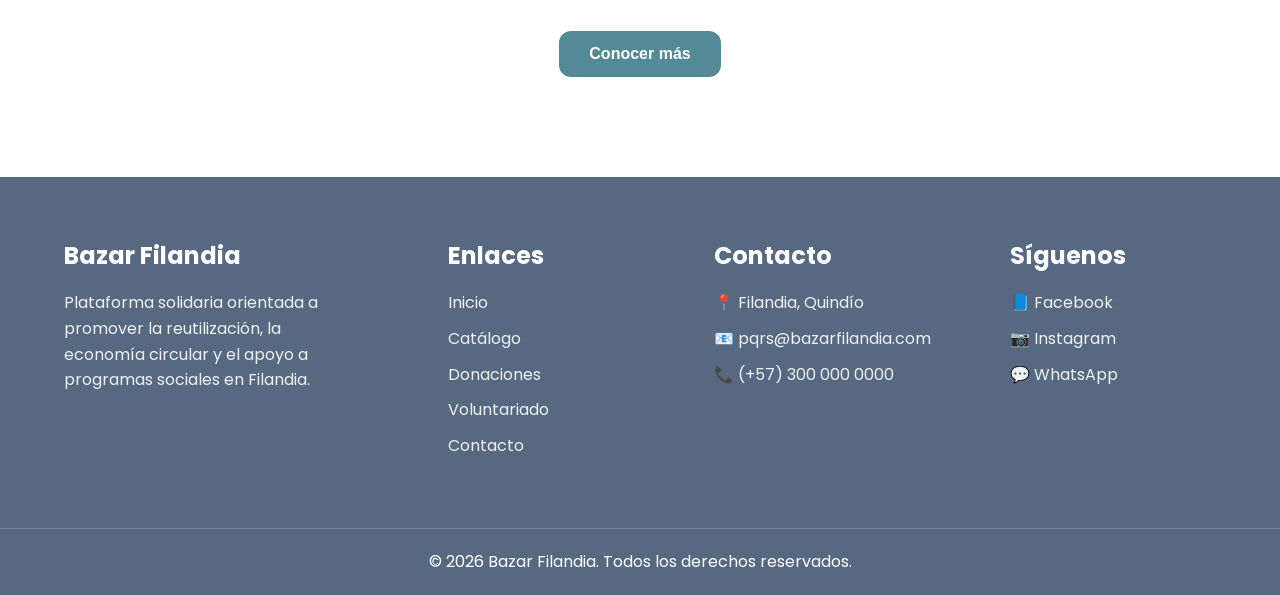
==== commit 742aac01: "Se finaliza pagina de inicio" ====
--- a/index.html
+++ b/index.html
@@ -361,8 +361,10 @@
             <h3>Bazar Filandia</h3>
 
             <p>
-                Plataforma solidaria orientada a promover la reutilización,
-                la economía circular y el apoyo a programas sociales en Filandia.
+                Plataforma solidaria orientada a 
+                promover la reutilización, la economía 
+                circular y el apoyo a programas sociales 
+                en Filandia.
             </p>
 
         </div>
@@ -386,7 +388,7 @@
             <h3>Contacto</h3>
 
             <p>📍 Filandia, Quindío</p>
-            <p>📧 contacto@bazarfilandia.com</p>
+            <p>📧 pqrs@bazarfilandia.com</p>
             <p>📞 (+57) 300 000 0000</p>
 
         </div>
--- a/css/styles.css
+++ b/css/styles.css
@@ -565,27 +565,42 @@
 
 .footer-content{
     display: grid;
-    grid-template-columns: repeat(4, 1fr);
-    gap: 40px;
+    grid-template-columns: 1.5fr 1fr 1fr 1fr;
+    gap: 30px;
     padding: 60px 0;
+}
+
+.footer-column:first-child p{
+    max-width: 260px;
+}
+
+.footer-column:last-child{
+    margin-left: 30px;
 }
 
 .footer-column h3{
     margin-bottom: 15px;
+    font-size: 24px;
 }
 
 .footer-column p,
 .footer-column li{
     margin-bottom: 10px;
     opacity: 0.9;
+    line-height: 1.6;
 }
 
 .footer-column ul{
     list-style: none;
+    padding: 0;
 }
 
 .footer-bottom{
     text-align: center;
     padding: 20px;
     border-top: 1px solid rgba(255,255,255,.2);
+}
+
+.footer-bottom p{
+    margin: 0;
 }
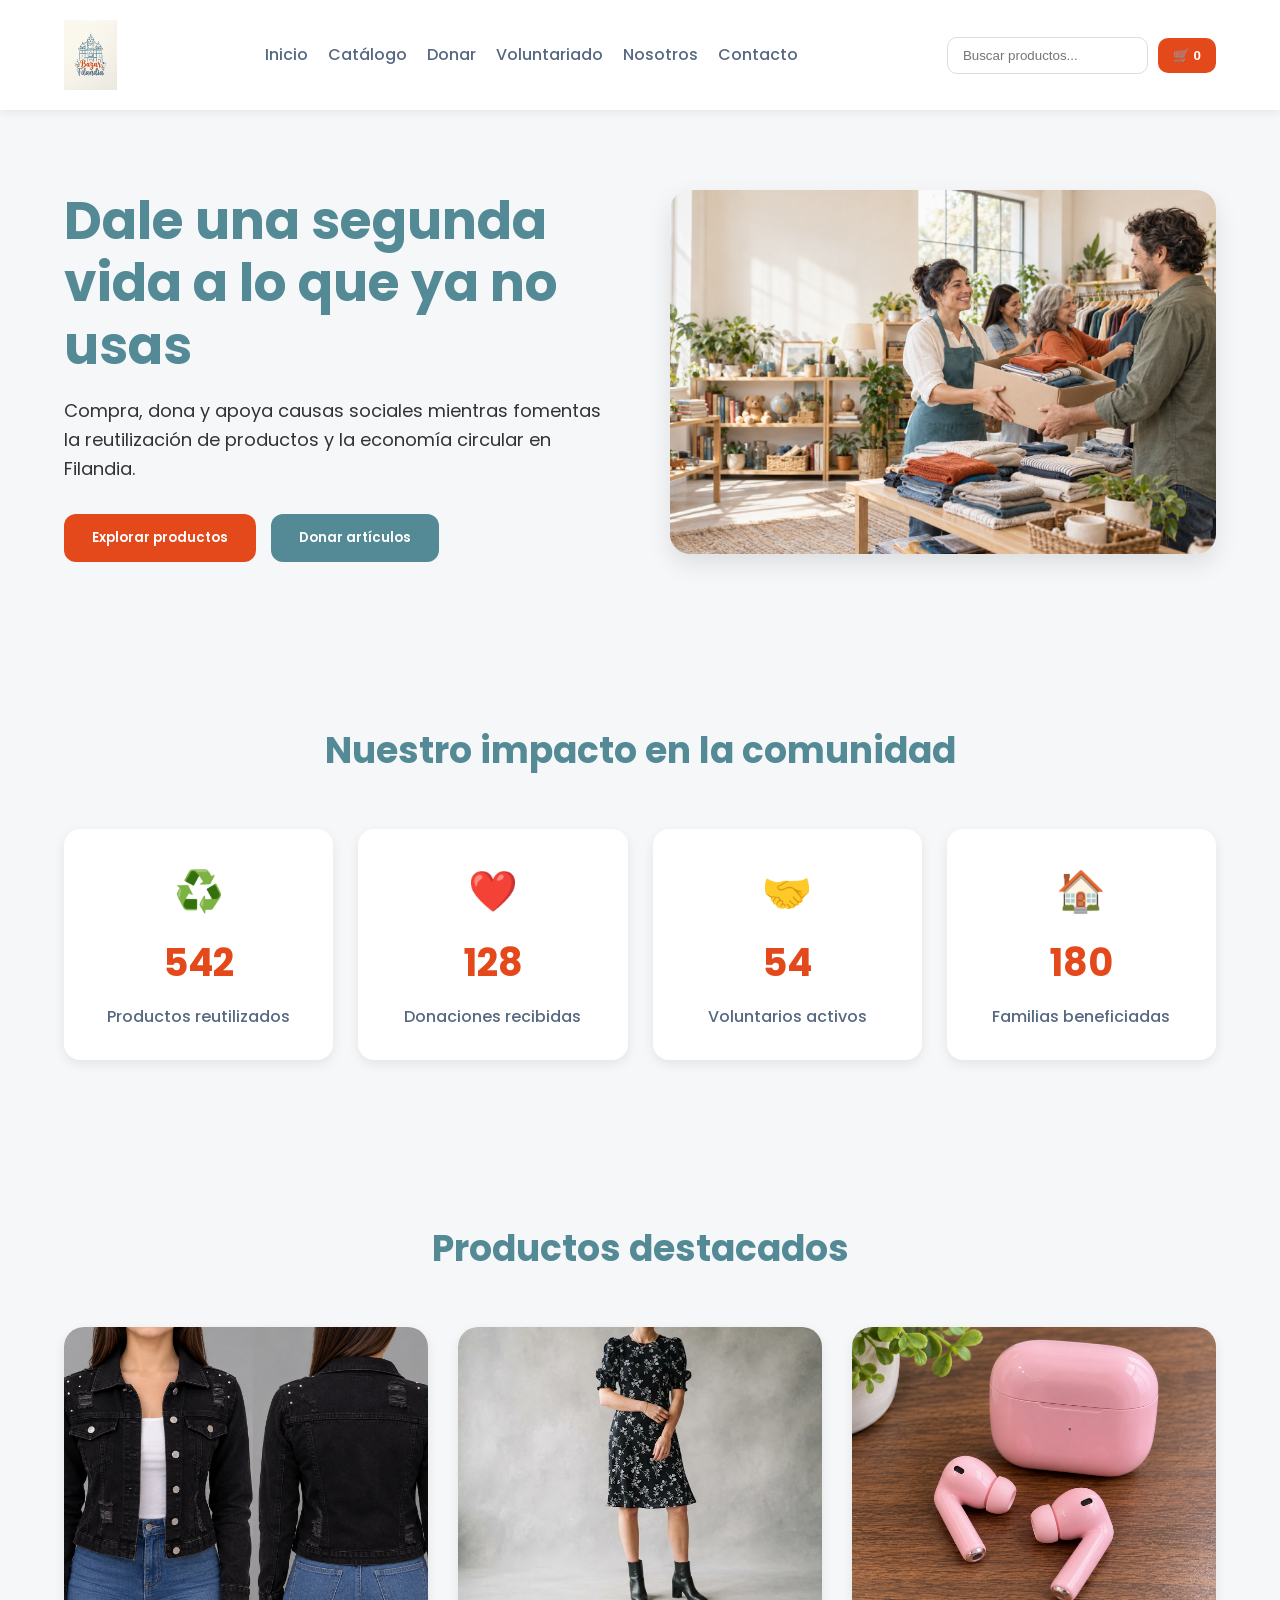
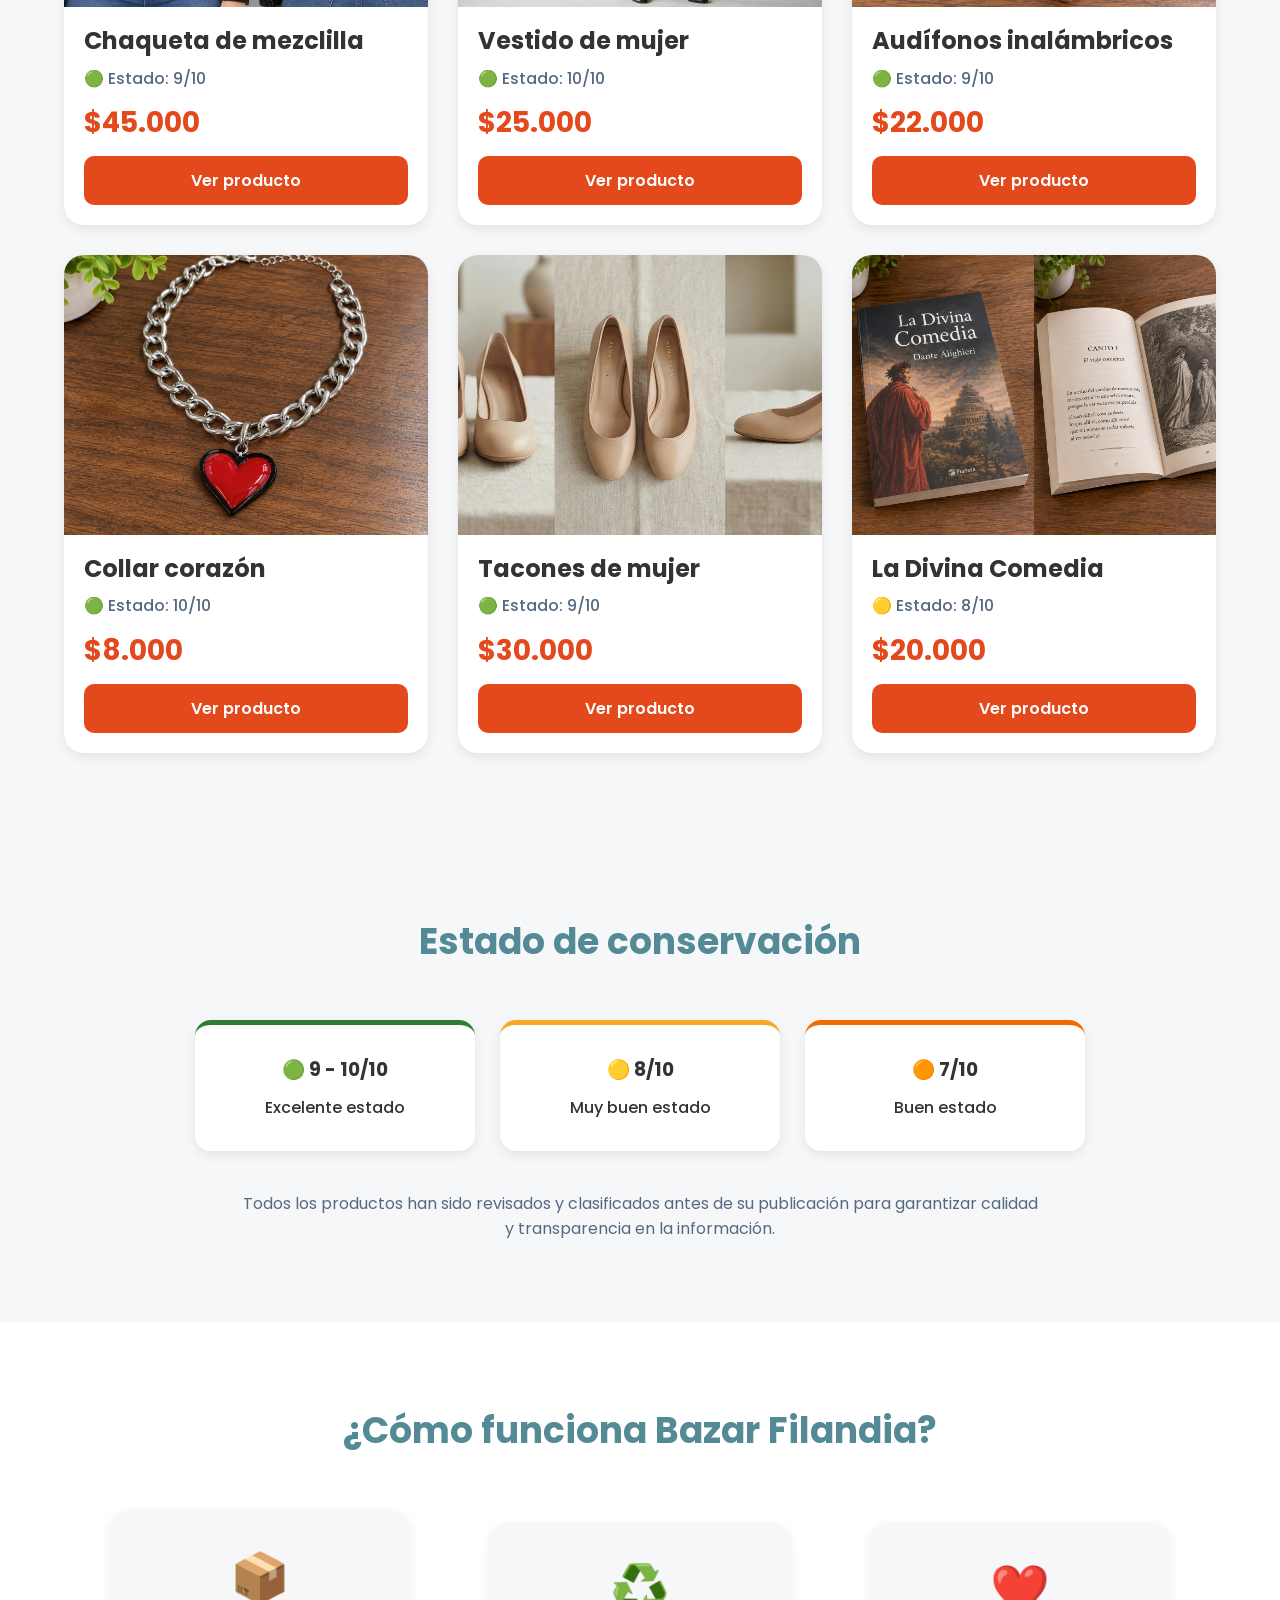
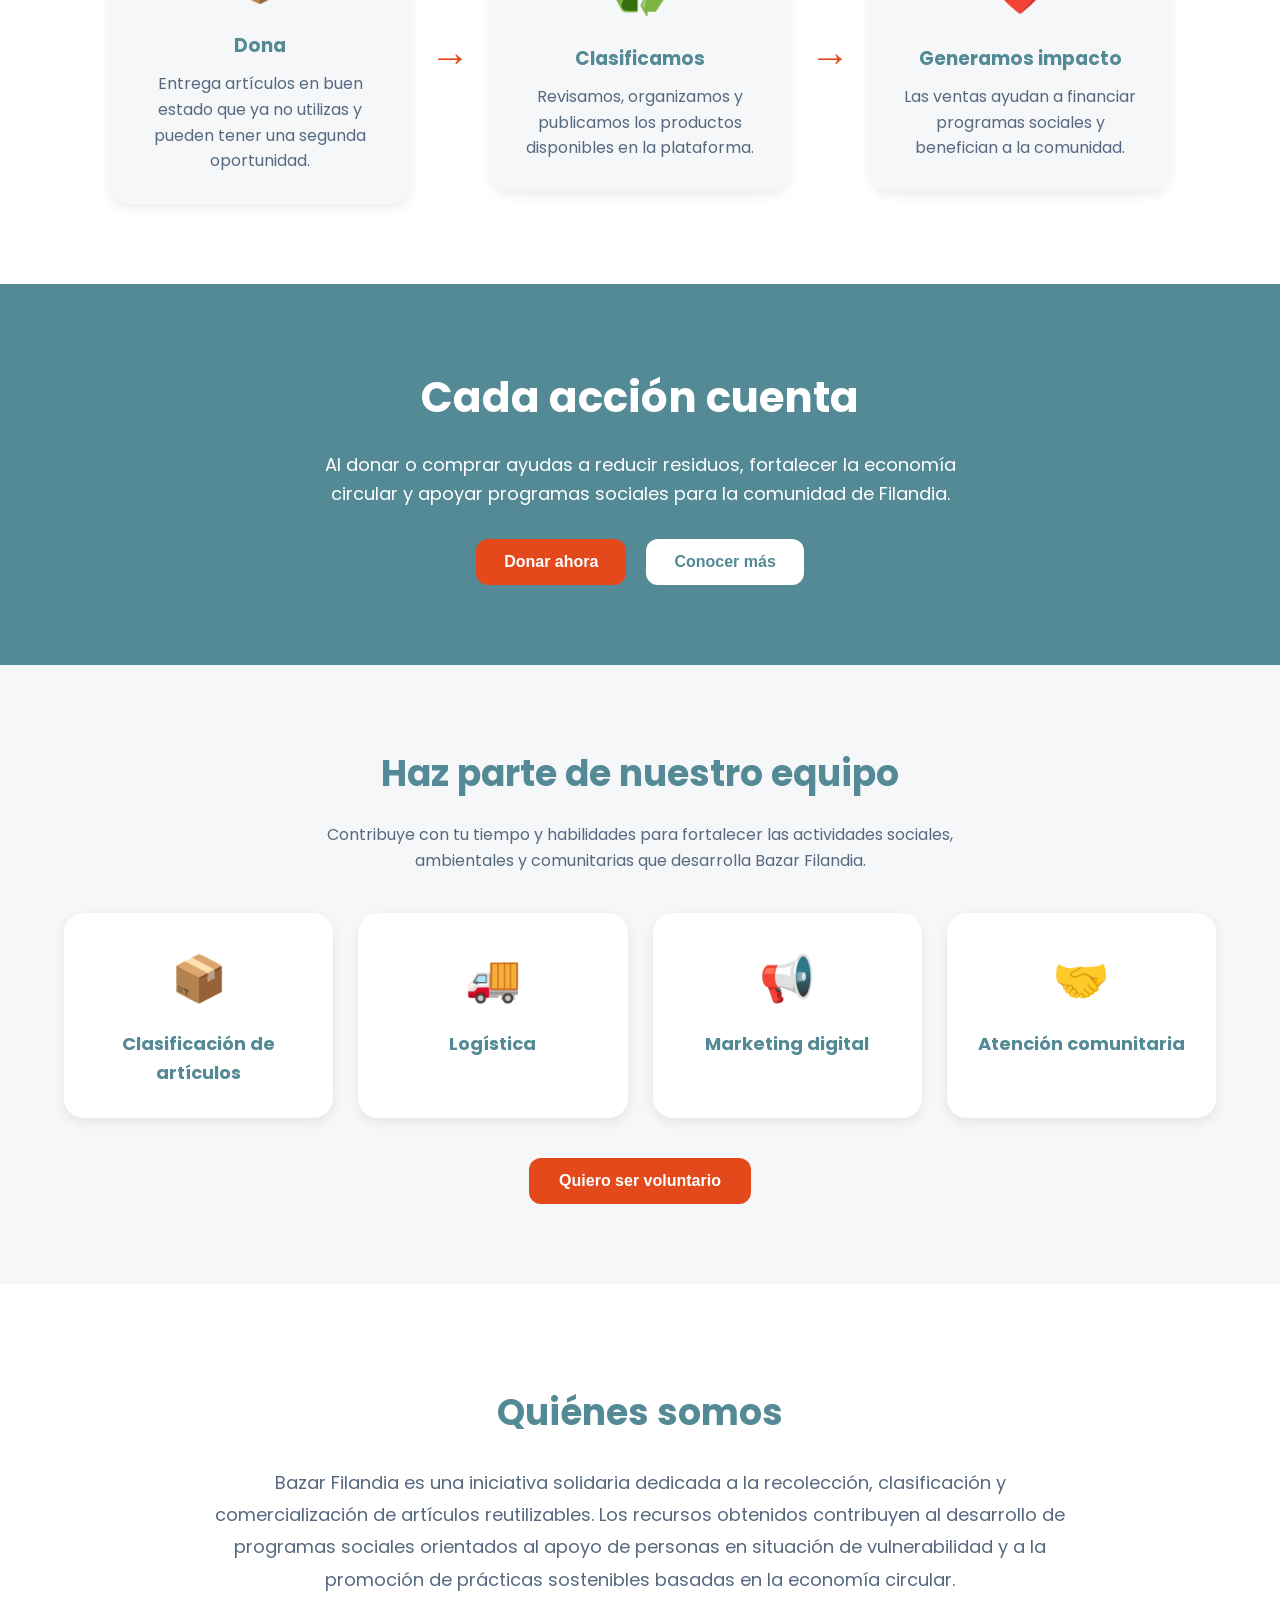
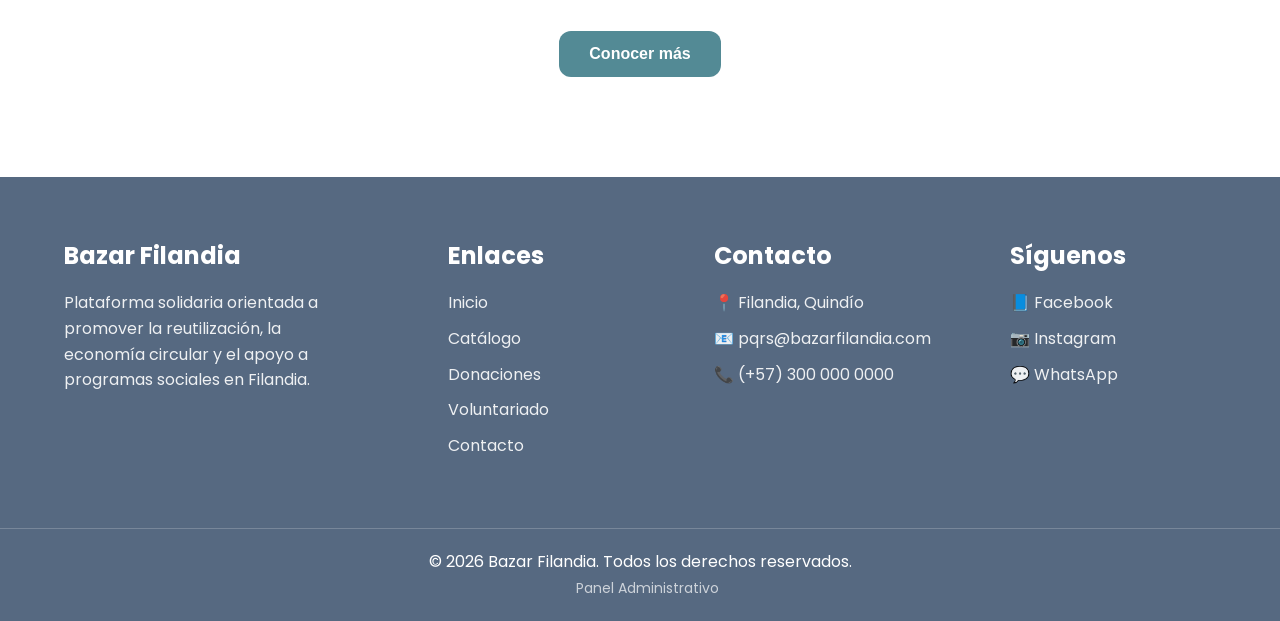
==== commit e878d4dc: "Se agrega acceso al panel administrativo desde inicio" ====
--- a/index.html
+++ b/index.html
@@ -24,16 +24,16 @@
                 <img src="img/logo/logo-transparente.png" alt="Bazar Filandia">
             </div>
 
-            <nav>
-                <ul>
-                    <li><a href="#">Inicio</a></li>
-                    <li><a href="#">Catálogo</a></li>
-                    <li><a href="#">Donar</a></li>
-                    <li><a href="#">Voluntariado</a></li>
-                    <li><a href="#">Nosotros</a></li>
-                    <li><a href="#">Contacto</a></li>
-                </ul>
-            </nav>
+<nav>
+    <ul>
+        <li><a href="index.html">Inicio</a></li>
+        <li><a href="catalogo.html">Catálogo</a></li>
+        <li><a href="donaciones.html">Donar</a></li>
+        <li><a href="voluntariado.html">Voluntariado</a></li>
+        <li><a href="nosotros.html">Nosotros</a></li>
+        <li><a href="contacto.html">Contacto</a></li>
+    </ul>
+</nav>
 
             <div class="actions">
                 <input type="text" placeholder="Buscar productos...">
@@ -411,13 +411,14 @@
             © 2026 Bazar Filandia. Todos los derechos reservados.
         </p>
 
+        <a href="admin.html" class="admin-link">
+            Panel Administrativo
+        </a>
+
     </div>
 
 </footer>
 
 </body>
 
-
-</body>
-
 </html>
--- a/css/styles.css
+++ b/css/styles.css
@@ -603,4 +603,1332 @@
 
 .footer-bottom p{
     margin: 0;
-}+}
+
+/* BANNER CATÁLOGO */
+
+.catalog-banner{
+    background: linear-gradient(
+        135deg,
+        var(--primary),
+        var(--secondary)
+    );
+
+    color: white;
+    text-align: center;
+    padding: 80px 0;
+}
+
+.catalog-banner h1{
+    font-size: 48px;
+    margin-bottom: 15px;
+}
+
+.catalog-banner p{
+    max-width: 700px;
+    margin: 0 auto;
+    font-size: 18px;
+}
+
+/* CATÁLOGO */
+
+.catalog-section{
+    padding: 60px 0;
+}
+
+.catalog-layout{
+    display: grid;
+    grid-template-columns: 280px 1fr;
+    gap: 40px;
+}
+
+.filters{
+    background: white;
+    padding: 25px;
+    border-radius: 16px;
+    box-shadow: 0 4px 12px rgba(0,0,0,.08);
+    height: fit-content;
+}
+
+.filters h2{
+    color: var(--primary);
+    margin-bottom: 25px;
+}
+
+.filter-group{
+    margin-bottom: 30px;
+}
+
+.filter-group h3{
+    margin-bottom: 15px;
+    color: var(--secondary);
+}
+
+.filter-group label{
+    display: block;
+    margin-bottom: 10px;
+}
+
+.condition-legend{
+    border-top: 1px solid #ddd;
+    padding-top: 20px;
+}
+
+.condition-legend h3{
+    margin-bottom: 10px;
+}
+
+.condition-legend p{
+    margin-bottom: 8px;
+}
+
+.catalog-products h2{
+    color: var(--primary);
+    margin-bottom: 25px;
+}
+
+.catalog-grid{
+    display:grid;
+    grid-template-columns:repeat(3, 1fr);
+    gap:25px;
+}
+
+/* DETALLE DE PRODUCTO */
+
+.product-detail{
+    padding: 50px 0 0;
+}
+
+.product-layout{
+    display: grid;
+    grid-template-columns: 1fr 1fr;
+    gap: 50px;
+    align-items: center;
+}
+
+.product-info{
+    display: flex;
+    flex-direction: column;
+    justify-content: space-between;
+}
+
+.main-image{
+    width: 100%;
+    max-height: 380px;
+    object-fit: cover;
+    border-radius: 20px;
+    box-shadow: 0 4px 12px rgba(0,0,0,.08);
+}
+
+.thumbnail-gallery{
+    display: flex;
+    gap: 12px;
+    margin-top: 15px;
+}
+
+.thumbnail-gallery img{
+    width: 110px;
+    height: 110px;
+    object-fit: cover;
+    border-radius: 10px;
+    cursor: pointer;
+    border: 2px solid transparent;
+    transition: .3s;
+}
+
+.thumbnail-gallery img:hover{
+    border-color: var(--accent);
+}
+
+.product-info h1{
+    color: var(--primary);
+    font-size: 42px;
+    margin-bottom: 15px;
+}
+
+.product-status{
+    font-size: 18px;
+    margin-bottom: 20px;
+}
+
+.product-price{
+    color: var(--accent);
+    font-size: 42px;
+    margin-bottom: 25px;
+}
+
+.product-specs{
+    margin-bottom: 20px;
+}
+
+.product-specs p{
+    margin-bottom: 12px;
+}
+
+.add-cart-btn{
+    background: var(--accent);
+    color: white;
+    border: none;
+    padding: 15px 30px;
+    border-radius: 12px;
+    cursor: pointer;
+    font-size: 16px;
+    font-weight: 600;
+    width: 280px;
+}
+
+/* DESCRIPCIÓN DEL PRODUCTO: CHAQUETA*/
+
+.product-description{
+    padding: 0 0 50px;
+}
+
+.product-description h2{
+    color: var(--primary);
+    margin-bottom: 20px;
+    font-size: 32px;
+}
+
+.product-description p{
+    background: var(--white);
+    padding: 30px;
+    border-radius: 16px;
+    box-shadow: 0 4px 12px rgba(0,0,0,.08);
+    line-height: 1.8;
+}
+
+/* IMPACTO DE LA COMPRA */
+
+.purchase-impact{
+    padding: 40px 0 70px;
+}
+
+.purchase-impact h2{
+    text-align: center;
+    color: var(--primary);
+    font-size: 32px;
+    margin-bottom: 40px;
+}
+
+.impact-benefits{
+    display: grid;
+    grid-template-columns: repeat(3, 1fr);
+    gap: 25px;
+}
+
+.benefit-card{
+    background: white;
+    padding: 30px;
+    border-radius: 16px;
+    text-align: center;
+    box-shadow: 0 4px 12px rgba(0,0,0,.08);
+}
+
+.benefit-icon{
+    font-size: 48px;
+    margin-bottom: 15px;
+}
+
+.benefit-card h3{
+    color: var(--primary);
+    margin-bottom: 10px;
+}
+
+.benefit-card p{
+    color: var(--secondary);
+}
+
+/* PRODUCTOS RELACIONADOS */
+
+.related-products{
+    padding: 60px 0 100px;
+}
+
+.related-products h2{
+    text-align: center;
+    color: var(--primary);
+    font-size: 32px;
+    margin-bottom: 40px;
+}
+
+/* CARRITO DE COMPRAS */
+
+.cart-section{
+    padding: 60px 0;
+}
+
+.cart-section h1{
+    color: var(--primary);
+    margin-bottom: 10px;
+}
+
+.cart-subtitle{
+    color: var(--secondary);
+    margin-bottom: 30px;
+}
+
+/* Layout principal */
+
+.cart-layout{
+    display: grid;
+    grid-template-columns: 2fr 1fr;
+    gap: 40px;
+    align-items: start;
+}
+
+/* Producto */
+
+.cart-item{
+    background: white;
+    border-radius: 16px;
+    padding: 25px;
+    display: grid;
+    grid-template-columns: 130px 1fr auto;
+    gap: 25px;
+    align-items: center;
+    box-shadow: 0 4px 12px rgba(0,0,0,.08);
+}
+
+/* Imagen */
+
+.cart-item img{
+    width: 130px;
+    height: 130px;
+    object-fit: cover;
+    border-radius: 12px;
+    display: block;
+}
+
+/* Información */
+
+.cart-item-info h3{
+    color: var(--primary);
+    margin-bottom: 10px;
+    font-size: 22px;
+}
+
+.cart-item-info p{
+    margin-bottom: 8px;
+}
+
+/* Cantidad */
+
+.quantity-controls{
+    display: flex;
+    align-items: center;
+    gap: 15px;
+    margin-top: 15px;
+}
+
+.quantity-controls button{
+    width: 35px;
+    height: 35px;
+    border: none;
+    border-radius: 8px;
+    background: var(--primary);
+    color: white;
+    cursor: pointer;
+    font-size: 18px;
+}
+
+/* Total producto */
+
+.cart-item-total{
+    text-align: right;
+}
+
+.cart-item-total p{
+    font-size: 24px;
+    font-weight: 700;
+    color: var(--accent);
+    margin-bottom: 10px;
+}
+
+.remove-btn{
+    border: none;
+    background: transparent;
+    color: #d32f2f;
+    cursor: pointer;
+    font-weight: 600;
+}
+
+/* Resumen */
+
+.cart-summary{
+    background: white;
+    padding: 30px;
+    border-radius: 16px;
+    box-shadow: 0 4px 12px rgba(0,0,0,.08);
+    position: sticky;
+    top: 120px;
+}
+
+.cart-summary h2{
+    color: var(--primary);
+    margin-bottom: 20px;
+}
+
+.cart-summary p{
+    margin-bottom: 12px;
+}
+
+.donation-option{
+    display: block;
+    margin: 20px 0;
+}
+
+.cart-summary h3{
+    color: var(--accent);
+    margin-bottom: 20px;
+    font-size: 28px;
+}
+
+.checkout-btn{
+    width: 100%;
+    padding: 15px;
+    border: none;
+    border-radius: 12px;
+    background: var(--accent);
+    color: white;
+    font-size: 16px;
+    font-weight: 600;
+    cursor: pointer;
+}
+
+.checkout-btn:hover{
+    opacity: .9;
+}
+
+/* COMPRA EXITOSA */
+
+.success-section{
+    padding: 100px 0;
+}
+
+.success-card{
+    max-width: 800px;
+    margin: 0 auto;
+    background: white;
+    padding: 50px;
+    border-radius: 20px;
+    box-shadow: 0 4px 12px rgba(0,0,0,.08);
+    text-align: center;
+}
+
+.success-icon{
+    font-size: 70px;
+    margin-bottom: 20px;
+}
+
+.success-card h1{
+    color: var(--primary);
+    margin-bottom: 20px;
+}
+
+.success-message{
+    color: var(--secondary);
+    margin-bottom: 40px;
+}
+
+.success-impact{
+    display: grid;
+    grid-template-columns: repeat(3, 1fr);
+    gap: 20px;
+    margin-bottom: 40px;
+}
+
+.success-item{
+    background: var(--background);
+    padding: 25px;
+    border-radius: 12px;
+}
+
+.success-item span{
+    font-size: 40px;
+    display: block;
+    margin-bottom: 10px;
+}
+
+.success-btn{
+    background: var(--accent);
+    color: white;
+    border: none;
+    padding: 15px 30px;
+    border-radius: 12px;
+    cursor: pointer;
+    font-size: 16px;
+    font-weight: 600;
+}
+
+/* DONACIONES */
+
+.donation-hero{
+    padding: 80px 0;
+    text-align: center;
+    background: linear-gradient(
+        135deg,
+        var(--primary),
+        var(--secondary)
+    );
+    color: white;
+}
+
+.donation-hero h1{
+    font-size: 48px;
+    margin-bottom: 20px;
+}
+
+.donation-hero p{
+    max-width: 750px;
+    margin: 0 auto;
+    font-size: 18px;
+}
+
+.donation-benefits{
+    padding: 70px 0;
+}
+
+.benefits-grid{
+    display: grid;
+    grid-template-columns: repeat(3,1fr);
+    gap: 25px;
+}
+
+.benefit-box{
+    background: white;
+    border-radius: 16px;
+    padding: 30px;
+    text-align: center;
+    box-shadow: 0 4px 12px rgba(0,0,0,.08);
+}
+
+.benefit-icon{
+    font-size: 48px;
+    margin-bottom: 15px;
+}
+
+.benefit-box h3{
+    color: var(--primary);
+    margin-bottom: 10px;
+}
+
+/* ARTÍCULOS DONABLES */
+
+.donation-items{
+    padding: 70px 0;
+}
+
+.donation-items h2{
+    text-align: center;
+    color: var(--primary);
+    margin-bottom: 40px;
+}
+
+.donation-grid{
+    display: grid;
+    grid-template-columns: 1fr 1fr;
+    gap: 30px;
+}
+
+.donation-card{
+    background: white;
+    padding: 30px;
+    border-radius: 16px;
+    box-shadow: 0 4px 12px rgba(0,0,0,.08);
+}
+
+.donation-card ul{
+    margin-top: 15px;
+    padding-left: 20px;
+}
+
+.donation-card li{
+    margin-bottom: 10px;
+}
+
+/* FORMULARIO */
+
+.donation-form-section{
+    padding: 70px 0 100px;
+}
+
+.donation-form-section h2{
+    text-align: center;
+    color: var(--primary);
+    margin-bottom: 40px;
+}
+
+.donation-form{
+    background: white;
+    padding: 40px;
+    border-radius: 16px;
+    box-shadow: 0 4px 12px rgba(0,0,0,.08);
+
+    display: flex;
+    flex-direction: column;
+    gap: 15px;
+}
+
+.donation-form input,
+.donation-form select,
+.donation-form textarea{
+    padding: 14px;
+    border: 1px solid #ddd;
+    border-radius: 10px;
+    font-family: inherit;
+}
+
+.delivery-options{
+    margin-top: 10px;
+}
+
+.delivery-options h3{
+    margin-bottom: 10px;
+}
+
+.delivery-options label{
+    display: block;
+    margin-bottom: 10px;
+}
+
+.donation-btn{
+    background: var(--accent);
+    color: white;
+    border: none;
+    padding: 15px;
+    border-radius: 12px;
+    cursor: pointer;
+    font-weight: 600;
+    margin-top: 10px;
+}
+
+/* VOLUNTARIADO */
+
+.volunteer-hero{
+    padding: 80px 0;
+    text-align: center;
+    background: linear-gradient(
+        135deg,
+        var(--primary),
+        var(--secondary)
+    );
+    color: white;
+}
+
+.volunteer-hero h1{
+    font-size: 48px;
+    margin-bottom: 20px;
+}
+
+.volunteer-hero p{
+    max-width: 750px;
+    margin: 0 auto;
+    font-size: 18px;
+}
+
+.volunteer-areas{
+    padding: 70px 0;
+}
+
+.volunteer-areas h2{
+    text-align: center;
+    color: var(--primary);
+    margin-bottom: 40px;
+}
+
+.volunteer-form-section{
+    padding: 20px 0 100px;
+}
+
+.volunteer-form-section h2{
+    text-align: center;
+    color: var(--primary);
+    margin-bottom: 40px;
+}
+
+.volunteer-form{
+    background: white;
+    padding: 40px;
+    border-radius: 16px;
+    box-shadow: 0 4px 12px rgba(0,0,0,.08);
+
+    display: flex;
+    flex-direction: column;
+    gap: 15px;
+}
+
+.volunteer-form input,
+.volunteer-form select,
+.volunteer-form textarea{
+    padding: 14px;
+    border: 1px solid #ddd;
+    border-radius: 10px;
+    font-family: inherit;
+}
+
+.availability{
+    margin-top: 10px;
+}
+
+.availability h3{
+    margin-bottom: 10px;
+}
+
+.availability label{
+    display: block;
+    margin-bottom: 8px;
+}
+
+.volunteer-btn-form{
+    background: var(--accent);
+    color: white;
+    border: none;
+    padding: 15px;
+    border-radius: 12px;
+    cursor: pointer;
+    font-weight: 600;
+}
+
+/* TAREAS DE VOLUNTARIADO */
+
+.volunteer-tasks{
+    padding: 60px 0;
+}
+
+.volunteer-tasks h2{
+    text-align: center;
+    color: var(--primary);
+    margin-bottom: 40px;
+}
+
+.tasks-grid{
+    display: grid;
+    grid-template-columns: repeat(5, 1fr);
+    gap: 20px;
+}
+
+.task-card{
+    background: white;
+    padding: 25px;
+    border-radius: 16px;
+    text-align: center;
+    box-shadow: 0 4px 12px rgba(0,0,0,.08);
+}
+
+.task-card span{
+    font-size: 40px;
+    display: block;
+    margin-bottom: 15px;
+}
+
+/* IMPACTO VOLUNTARIADO */
+
+.volunteer-impact{
+    padding: 20px 0 100px;
+}
+
+.volunteer-impact h2{
+    text-align: center;
+    color: var(--primary);
+    margin-bottom: 40px;
+}
+
+/* NOSOTROS */
+
+.about-hero{
+    padding: 80px 0;
+    text-align: center;
+    background: linear-gradient(
+        135deg,
+        var(--primary),
+        var(--secondary)
+    );
+    color: white;
+}
+
+.about-hero h1{
+    font-size: 48px;
+    margin-bottom: 20px;
+}
+
+.about-hero p{
+    max-width: 750px;
+    margin: 0 auto;
+}
+
+.history-section{
+    padding: 70px 0;
+}
+
+.history-section h2{
+    text-align: center;
+    color: var(--primary);
+    margin-bottom: 30px;
+}
+
+.history-card{
+    background: white;
+    padding: 40px;
+    border-radius: 16px;
+    box-shadow: 0 4px 12px rgba(0,0,0,.08);
+}
+
+.mission-vision{
+    padding-bottom: 70px;
+}
+
+.mv-grid{
+    display: grid;
+    grid-template-columns: repeat(2,1fr);
+    gap: 30px;
+}
+
+.mv-card{
+    background: white;
+    padding: 35px;
+    border-radius: 16px;
+    box-shadow: 0 4px 12px rgba(0,0,0,.08);
+}
+
+.mv-card h2{
+    color: var(--primary);
+    margin-bottom: 15px;
+}
+
+.values-section{
+    padding-bottom: 80px;
+}
+
+.values-section h2{
+    text-align: center;
+    color: var(--primary);
+    margin-bottom: 40px;
+}
+
+.values-grid{
+    display: grid;
+    grid-template-columns: repeat(4,1fr);
+    gap: 25px;
+}
+
+.value-card{
+    background: white;
+    padding: 30px;
+    border-radius: 16px;
+    text-align: center;
+    box-shadow: 0 4px 12px rgba(0,0,0,.08);
+}
+
+.value-card span{
+    font-size: 42px;
+    display: block;
+    margin-bottom: 15px;
+}
+
+/* IMPACTO NOSOTROS */
+
+.about-impact{
+    padding-bottom: 70px;
+}
+
+.about-impact h2{
+    text-align: center;
+    color: var(--primary);
+    margin-bottom: 40px;
+}
+
+/* PROCESO */
+
+.impact-process{
+    padding-bottom: 70px;
+}
+
+.impact-process h2{
+    text-align: center;
+    color: var(--primary);
+    margin-bottom: 40px;
+}
+
+.process-container{
+    display: flex;
+    justify-content: center;
+    align-items: center;
+    gap: 20px;
+}
+
+.process-step{
+    background: white;
+    padding: 25px;
+    border-radius: 16px;
+    box-shadow: 0 4px 12px rgba(0,0,0,.08);
+    text-align: center;
+    font-size: 30px;
+}
+
+.process-step p{
+    font-size: 16px;
+    margin-top: 10px;
+}
+
+.process-arrow{
+    font-size: 30px;
+    color: var(--accent);
+}
+
+/* ECONOMÍA CIRCULAR */
+
+.circular-economy{
+    padding-bottom: 70px;
+}
+
+.circular-economy h2{
+    text-align: center;
+    color: var(--primary);
+    margin-bottom: 30px;
+}
+
+.economy-card{
+    background: white;
+    padding: 35px;
+    border-radius: 16px;
+    box-shadow: 0 4px 12px rgba(0,0,0,.08);
+    text-align: center;
+}
+
+/* CTA NOSOTROS */
+
+.about-cta{
+    padding-bottom: 100px;
+    text-align: center;
+}
+
+.about-cta h2{
+    color: var(--primary);
+    margin-bottom: 20px;
+}
+
+.about-cta p{
+    max-width: 800px;
+    margin: 0 auto 30px;
+}
+
+.about-buttons{
+    display: flex;
+    justify-content: center;
+    gap: 20px;
+}
+
+/* CONTACTO */
+
+.contact-hero{
+    padding: 80px 0;
+    text-align: center;
+    background: linear-gradient(
+        135deg,
+        var(--primary),
+        var(--secondary)
+    );
+    color: white;
+}
+
+.contact-hero h1{
+    font-size: 48px;
+    margin-bottom: 20px;
+}
+
+.contact-layout{
+    display: grid;
+    grid-template-columns: 1fr 2fr;
+    gap: 40px;
+}
+
+.contact-section{
+    padding: 70px 0;
+}
+
+.info-card,
+.contact-form{
+    background: white;
+    padding: 30px;
+    border-radius: 16px;
+    box-shadow: 0 4px 12px rgba(0,0,0,.08);
+}
+
+.contact-form{
+    display: flex;
+    flex-direction: column;
+    gap: 15px;
+}
+
+.contact-form input,
+.contact-form textarea{
+    padding: 14px;
+    border: 1px solid #ddd;
+    border-radius: 10px;
+}
+
+.contact-btn{
+    background: var(--accent);
+    color: white;
+    border: none;
+    padding: 15px;
+    border-radius: 12px;
+    cursor: pointer;
+}
+
+.social-section{
+    padding-bottom: 70px;
+}
+
+.social-section h2{
+    text-align: center;
+    color: var(--primary);
+    margin-bottom: 40px;
+}
+
+.social-grid{
+    display: grid;
+    grid-template-columns: repeat(3,1fr);
+    gap: 25px;
+}
+
+.social-card{
+    background: white;
+    padding: 30px;
+    text-align: center;
+    border-radius: 16px;
+    box-shadow: 0 4px 12px rgba(0,0,0,.08);
+    font-size: 40px;
+}
+
+.social-card h3{
+    margin-top: 15px;
+    font-size: 18px;
+}
+
+.faq-section{
+    padding-bottom: 70px;
+}
+
+.faq-section h2{
+    text-align: center;
+    color: var(--primary);
+    margin-bottom: 40px;
+}
+
+.faq-card{
+    background: white;
+    padding: 25px;
+    border-radius: 16px;
+    margin-bottom: 20px;
+    box-shadow: 0 4px 12px rgba(0,0,0,.08);
+}
+
+.contact-cta{
+    text-align: center;
+    padding-bottom: 100px;
+}
+
+/* PANEL ADMINISTRATIVO */
+
+.admin-header{
+    padding: 80px 0;
+    text-align: center;
+    background: linear-gradient(
+        135deg,
+        var(--primary),
+        var(--secondary)
+    );
+    color: white;
+}
+
+.admin-header h1{
+    font-size: 48px;
+    margin-bottom: 15px;
+}
+
+.admin-stats{
+    padding: 70px 0 40px;
+}
+
+.recent-activity{
+    padding-bottom: 60px;
+}
+
+.recent-activity h2{
+    text-align: center;
+    color: var(--primary);
+    margin-bottom: 30px;
+}
+
+.activity-card{
+    background: white;
+    padding: 30px;
+    border-radius: 16px;
+    box-shadow: 0 4px 12px rgba(0,0,0,.08);
+}
+
+.activity-card p{
+    margin-bottom: 15px;
+}
+
+/* TABLAS ADMIN */
+
+.admin-table-section{
+    padding-bottom: 50px;
+}
+
+.admin-table-section h2{
+    color: var(--primary);
+    margin-bottom: 20px;
+}
+
+.admin-table{
+    width: 100%;
+    border-collapse: collapse;
+    background: white;
+    border-radius: 16px;
+    overflow: hidden;
+    box-shadow: 0 4px 12px rgba(0,0,0,.08);
+}
+
+.admin-table th{
+    background: var(--primary);
+    color: white;
+    padding: 15px;
+    text-align: left;
+}
+
+.admin-table td{
+    padding: 15px;
+    border-bottom: 1px solid #eee;
+}
+
+.admin-report{
+    padding-bottom: 100px;
+}
+
+.admin-report h2{
+    color: var(--primary);
+    margin-bottom: 20px;
+}
+
+.report-card{
+    background: white;
+    padding: 30px;
+    border-radius: 16px;
+    box-shadow: 0 4px 12px rgba(0,0,0,.08);
+}
+
+.report-card p{
+    margin-bottom: 15px;
+}
+
+/* PASARELA DE PAGO */
+
+.payment-section{
+    padding: 80px 0;
+}
+
+.payment-section h1{
+    text-align: center;
+    color: var(--primary);
+    margin-bottom: 10px;
+}
+
+.payment-subtitle{
+    text-align: center;
+    margin-bottom: 40px;
+    color: var(--secondary);
+}
+
+.payment-layout{
+    display: grid;
+    grid-template-columns: 2fr 1fr;
+    gap: 40px;
+}
+
+.payment-form-card,
+.payment-summary{
+    background: white;
+    padding: 30px;
+    border-radius: 16px;
+    box-shadow: 0 4px 12px rgba(0,0,0,.08);
+}
+
+.payment-form{
+    display: flex;
+    flex-direction: column;
+    gap: 15px;
+}
+
+.payment-form input,
+.payment-form select{
+    padding: 14px;
+    border: 1px solid #ddd;
+    border-radius: 10px;
+    font-family: inherit;
+}
+
+.payment-row{
+    display: grid;
+    grid-template-columns: 1fr 1fr;
+    gap: 15px;
+}
+
+.payment-note{
+    font-size: 14px;
+    color: var(--secondary);
+}
+
+.pay-btn{
+    display: block;
+    text-align: center;
+    background: var(--accent);
+    color: white;
+    text-decoration: none;
+    padding: 15px;
+    border-radius: 12px;
+    font-weight: 600;
+}
+
+.payment-summary h2{
+    color: var(--primary);
+    margin-bottom: 20px;
+}
+
+.payment-summary p{
+    margin-bottom: 12px;
+}
+
+.payment-summary hr{
+    margin: 20px 0;
+}
+
+.payment-total{
+    margin-top: 15px;
+    font-size: 32px;
+    font-weight: 700;
+    color: var(--accent);
+}
+
+/* SEGUIMIENTO DE PEDIDOS */
+
+.tracking-section{
+    padding: 80px 0 40px;
+    text-align: center;
+}
+
+.tracking-section h1{
+    color: var(--primary);
+    margin-bottom: 15px;
+}
+
+.tracking-subtitle{
+    color: var(--secondary);
+    margin-bottom: 30px;
+}
+
+.tracking-card,
+.delivery-card{
+    background: white;
+    padding: 30px;
+    border-radius: 16px;
+    box-shadow: 0 4px 12px rgba(0,0,0,.08);
+}
+
+.tracking-card{
+    max-width: 700px;
+    margin: auto;
+}
+
+.tracking-timeline{
+    padding: 50px 0;
+}
+
+.tracking-timeline h2{
+    text-align: center;
+    color: var(--primary);
+    margin-bottom: 40px;
+}
+
+.timeline{
+    display: flex;
+    justify-content: center;
+    gap: 20px;
+    flex-wrap: wrap;
+}
+
+.timeline-step{
+    background: white;
+    padding: 20px;
+    border-radius: 12px;
+    box-shadow: 0 4px 12px rgba(0,0,0,.08);
+}
+
+.timeline-step.completed{
+    border-top: 4px solid #4CAF50;
+}
+
+.timeline-step.active{
+    border-top: 4px solid var(--accent);
+}
+
+.delivery-info{
+    padding-bottom: 50px;
+}
+
+.delivery-card{
+    max-width: 700px;
+    margin: auto;
+}
+
+.tracking-actions{
+    text-align: center;
+    padding-bottom: 100px;
+}
+
+/* DONACIÓN EXITOSA */
+
+.donation-success-section{
+    padding: 100px 0;
+}
+
+.donation-steps{
+    display: grid;
+    grid-template-columns: repeat(3, 1fr);
+    gap: 20px;
+    margin-bottom: 40px;
+}
+
+.donation-btn{
+    display: block;
+    text-align: center;
+    text-decoration: none;
+}
+
+/* VOLUNTARIADO EXITOSO */
+
+.volunteer-success-section{
+    padding: 100px 0;
+}
+
+.volunteer-btn-form{
+    display: block;
+    text-align: center;
+    text-decoration: none;
+}
+
+.admin-link{
+    color: white;
+    text-decoration: none;
+    opacity: 0.7;
+    font-size: 14px;
+    margin-left: 15px;
+}
+
+/*LINK DE PRUEBA ADMIN INDEX*/
+.admin-link:hover{
+    opacity: 1;
+}
+    
